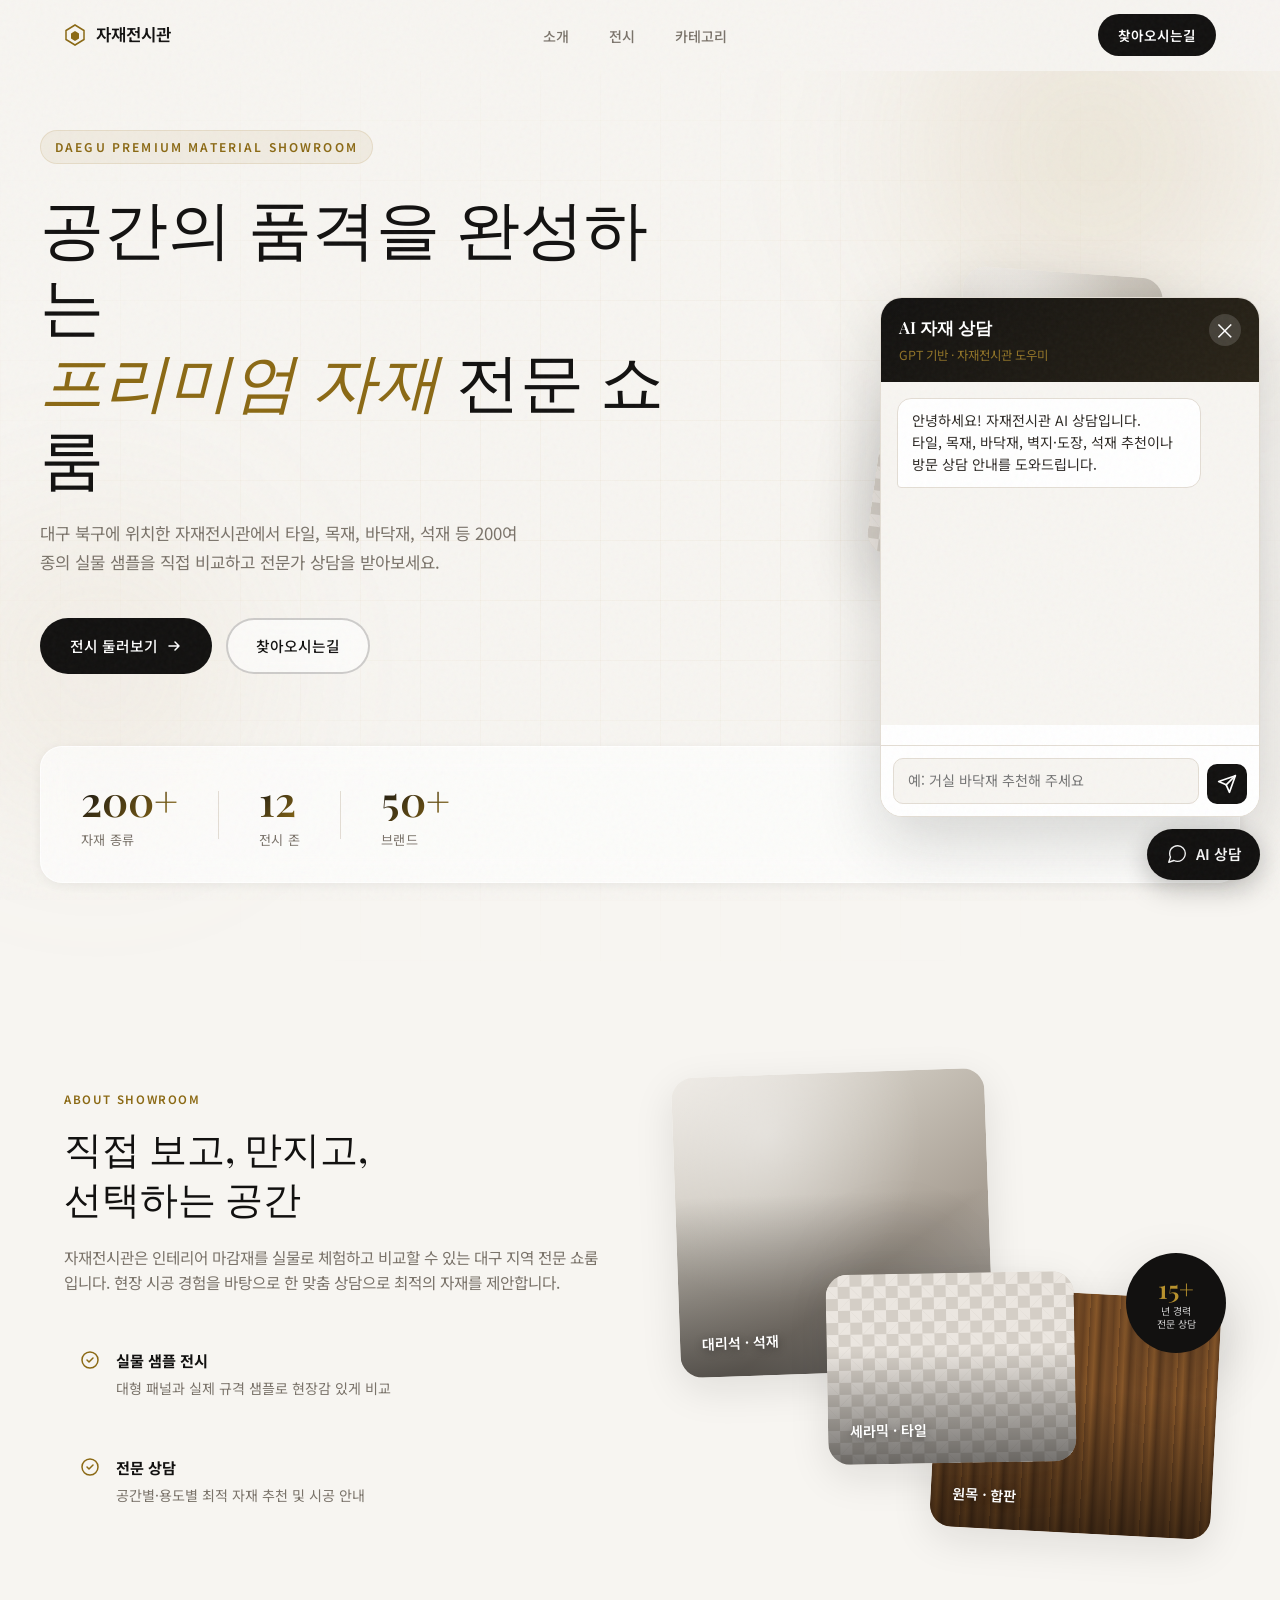
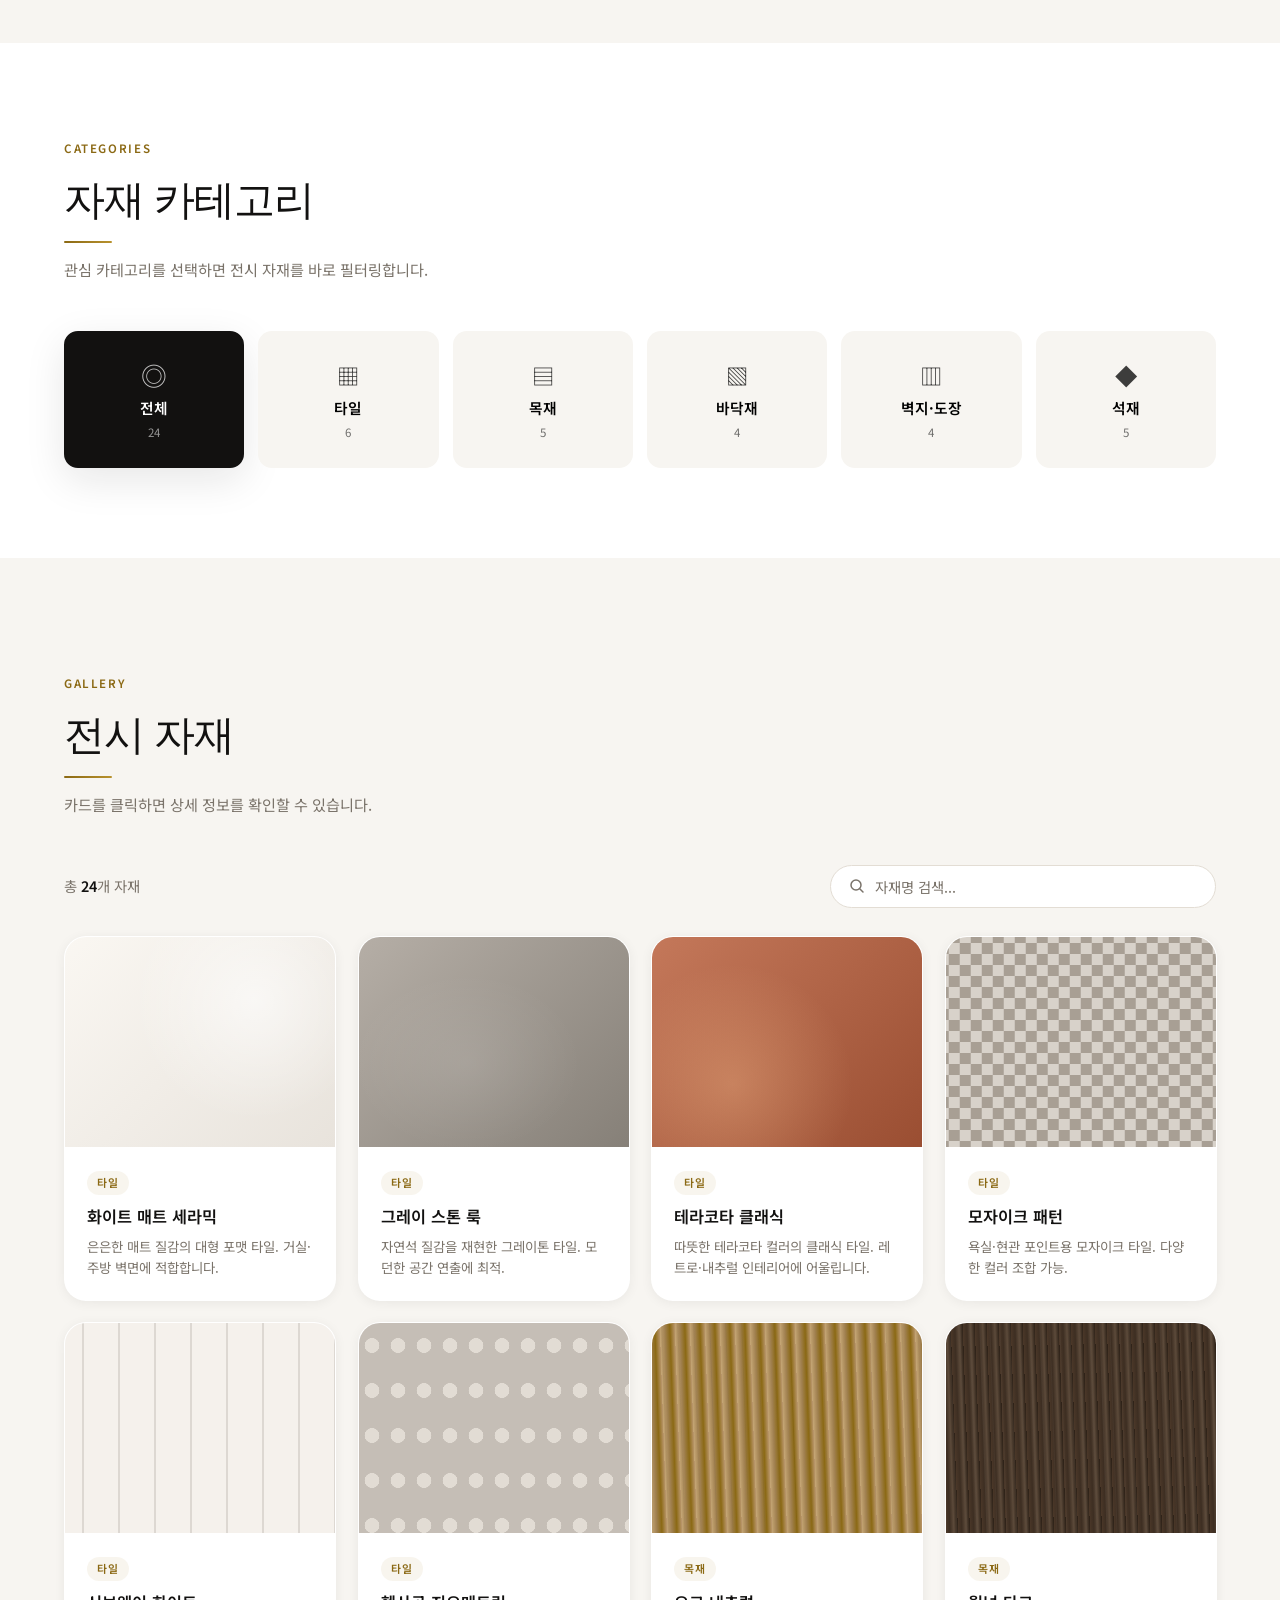
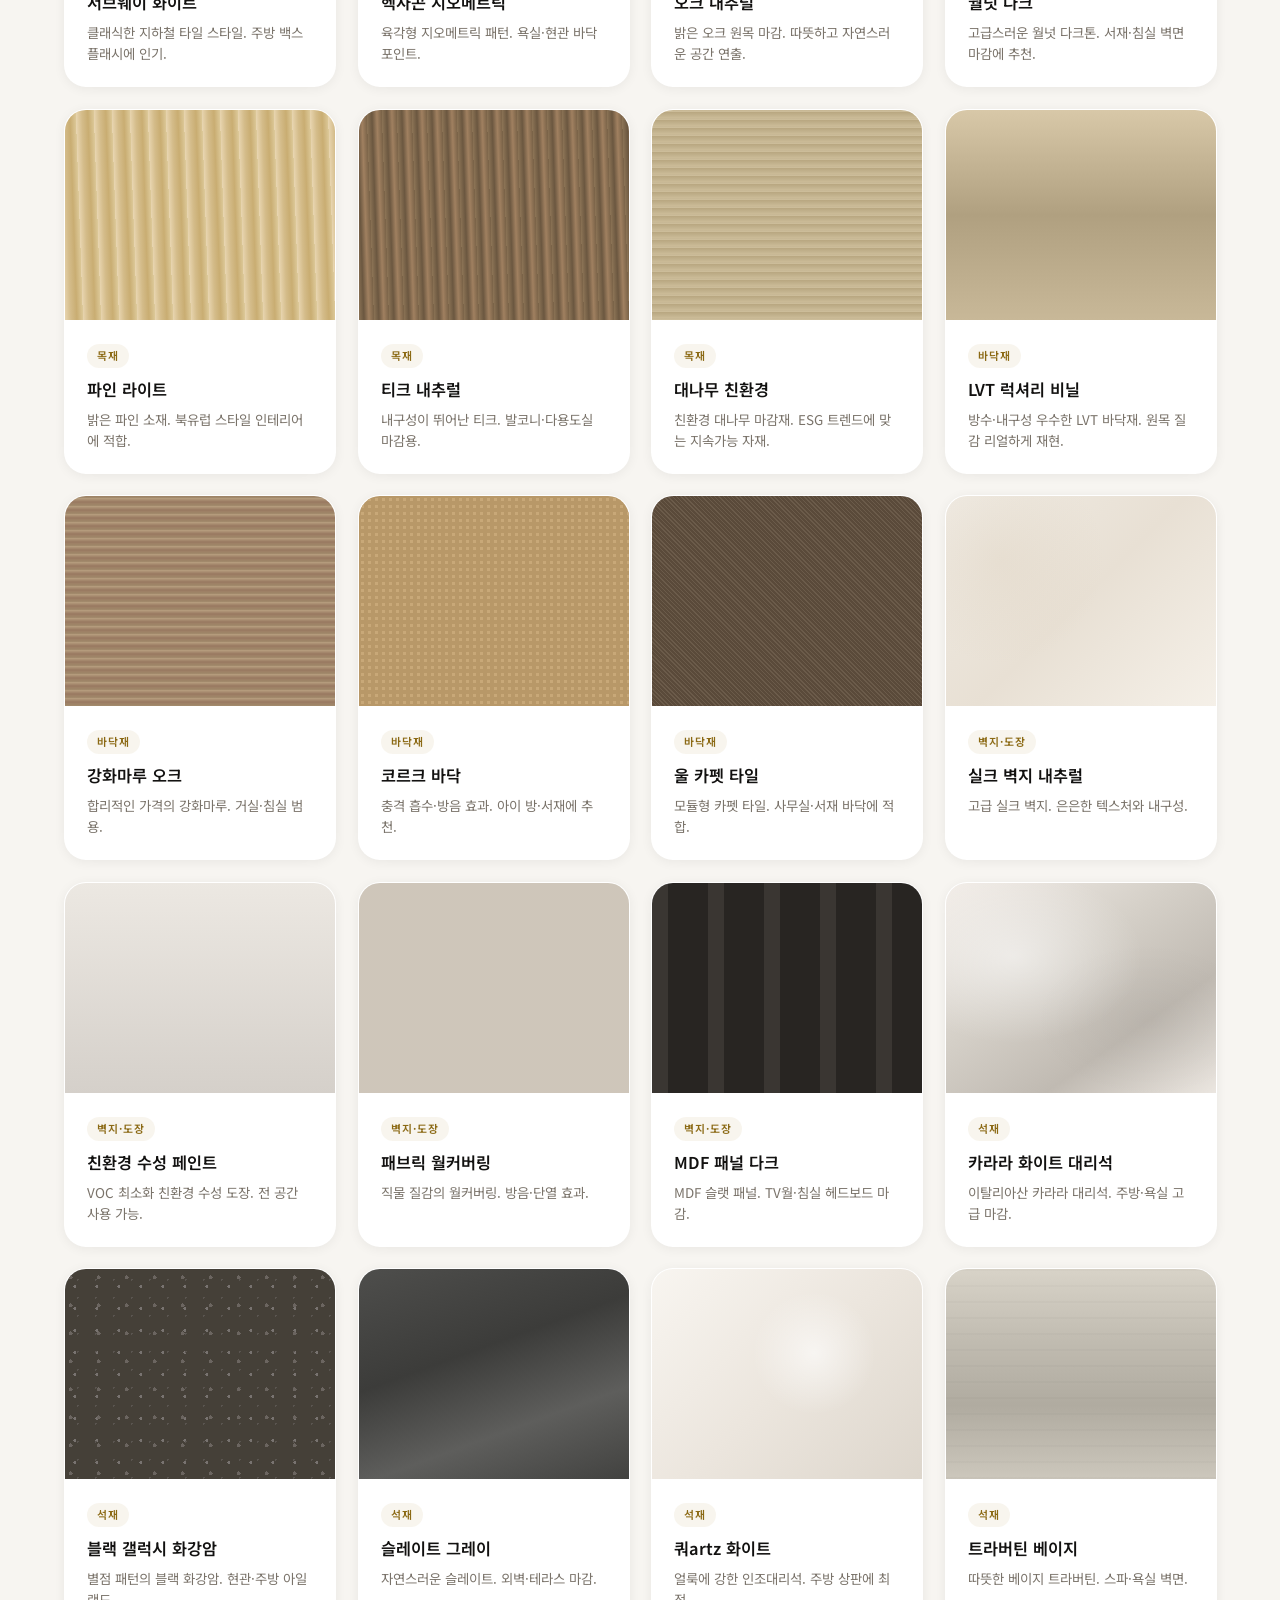
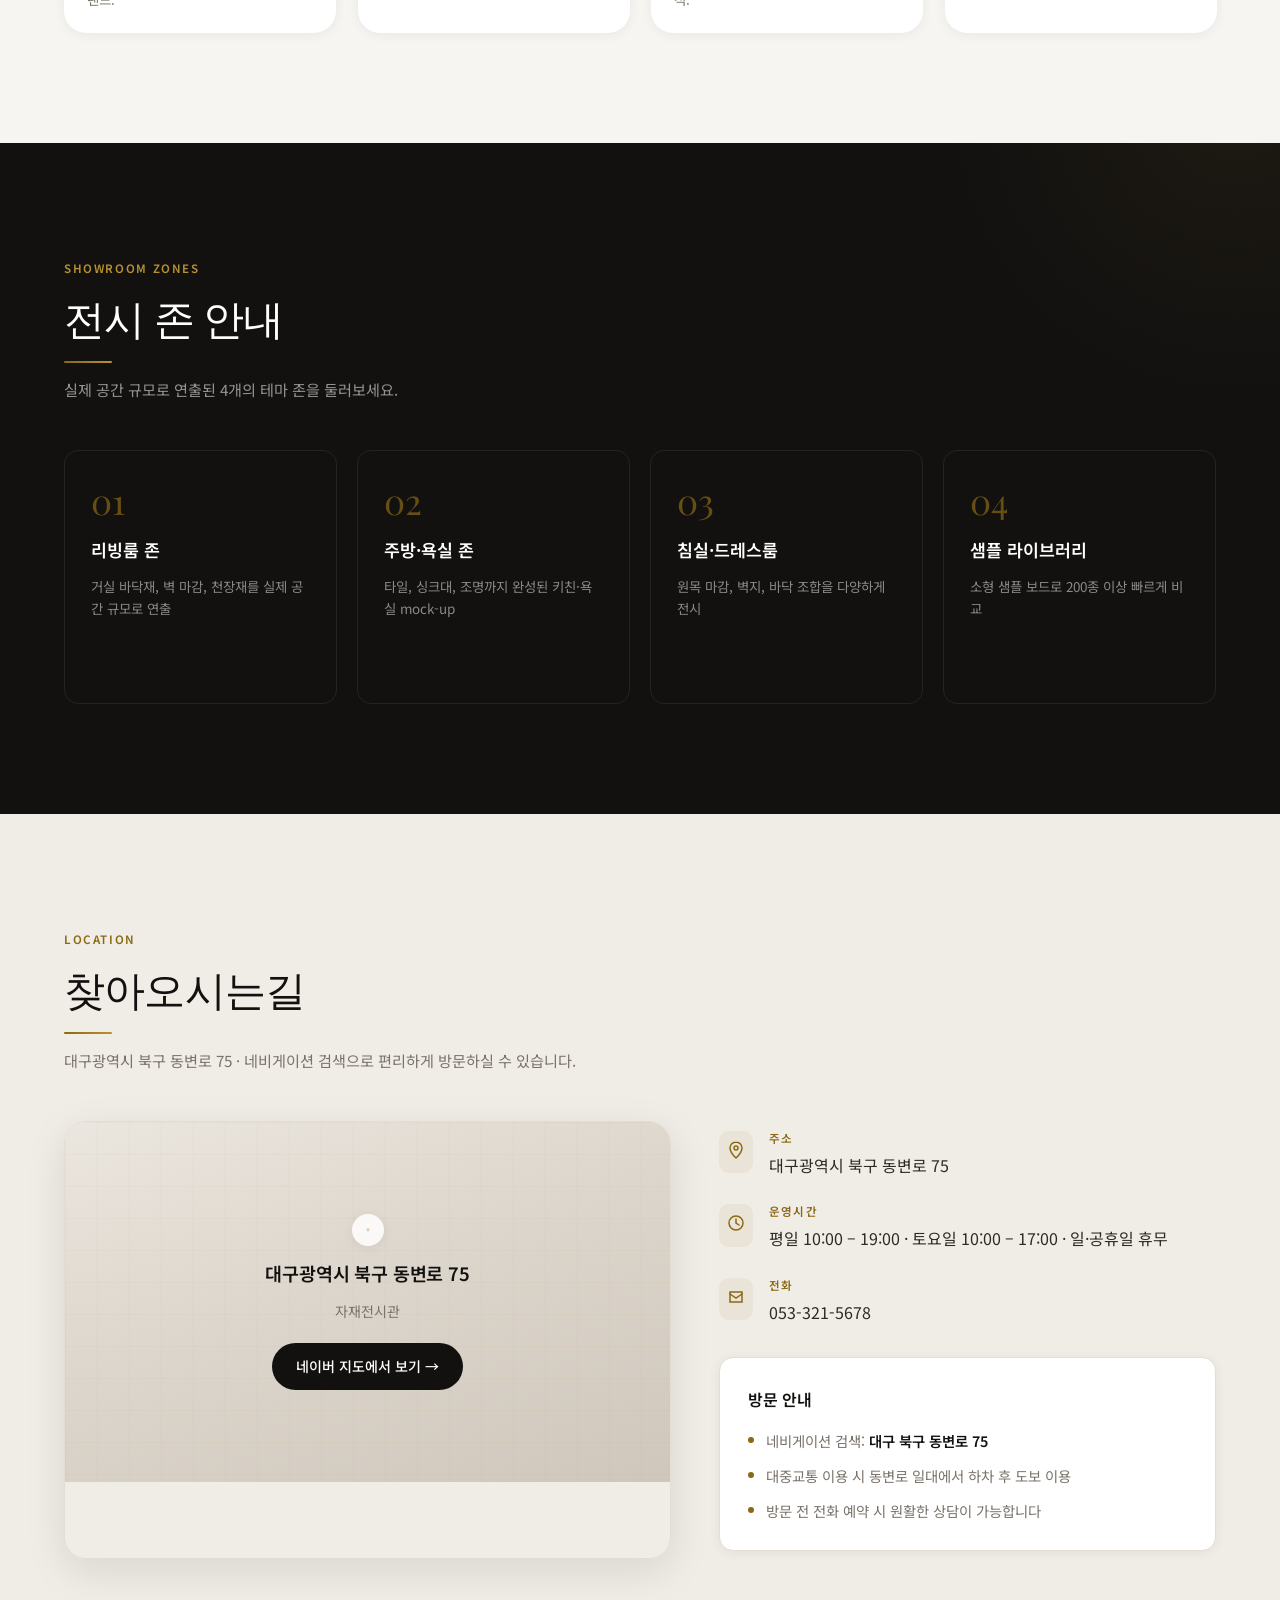
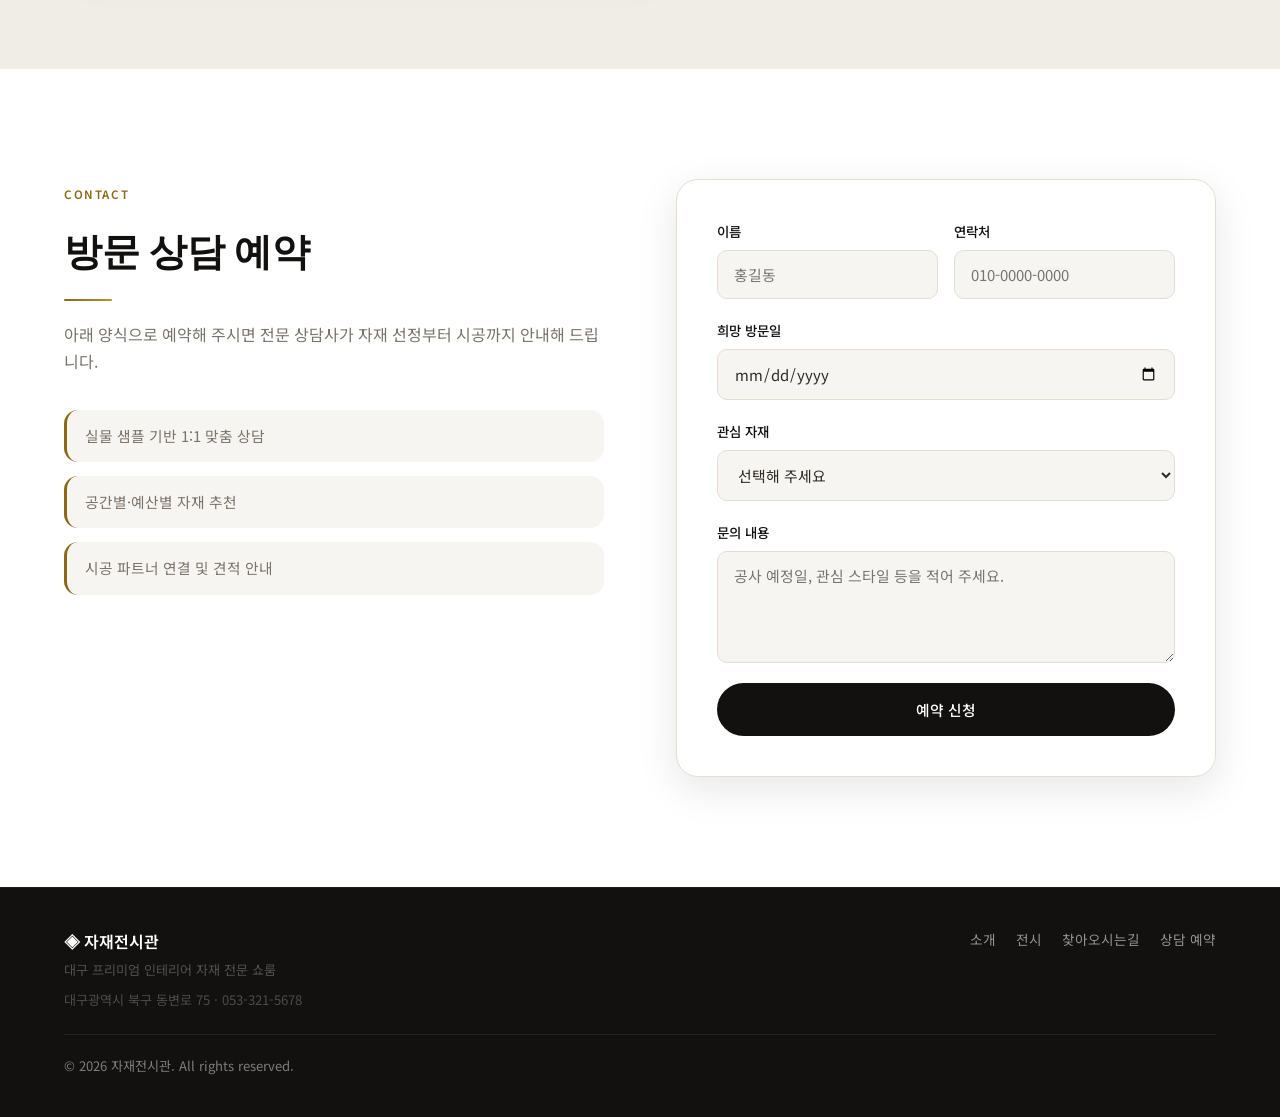
==== showroom/index.html @ f6465f81 "Add AI chatbot backend and showroom demo. Integrates OpenAI-powered chat on the portal with a Python" ====
<!DOCTYPE html>
<html lang="ko">
<head>
  <meta charset="UTF-8">
  <meta name="viewport" content="width=device-width, initial-scale=1.0">
  <title>자재전시관 | 대구 프리미엄 인테리어 자재 쇼룸</title>
  <link rel="preconnect" href="https://fonts.googleapis.com">
  <link rel="preconnect" href="https://fonts.gstatic.com" crossorigin>
  <link href="https://fonts.googleapis.com/css2?family=Noto+Sans+KR:wght@300;400;500;600;700&family=Playfair+Display:ital,wght@0,500;0,600;1,500&display=swap" rel="stylesheet">
  <link rel="stylesheet" href="styles.css">
</head>
<body>
  <a id="top" class="page-top" tabindex="-1" aria-hidden="true"></a>
  <div class="grain" aria-hidden="true"></div>

  <header class="header">
    <nav class="nav">
      <a href="#top" class="logo">
        <span class="logo-icon">
          <svg width="22" height="22" viewBox="0 0 22 22" fill="none" aria-hidden="true">
            <path d="M11 1L20 6.5V15.5L11 21L2 15.5V6.5L11 1Z" stroke="currentColor" stroke-width="1.5"/>
            <path d="M11 7L15 9.5V14.5L11 17L7 14.5V9.5L11 7Z" fill="currentColor"/>
          </svg>
        </span>
        <span class="logo-text">자재전시관</span>
      </a>
      <ul class="nav-links">
        <li><a href="#about" data-section="about">소개</a></li>
        <li><a href="#gallery" data-section="gallery">전시</a></li>
        <li><a href="#categories" data-section="categories">카테고리</a></li>
      </ul>
      <a href="#directions" class="nav-cta">찾아오시는길</a>
      <button class="nav-toggle" id="navToggle" aria-label="메뉴 열기">
        <span></span><span></span><span></span>
      </button>
    </nav>
  </header>

  <main>
    <section class="hero">
      <div class="hero-bg">
        <div class="hero-orb hero-orb-1"></div>
        <div class="hero-orb hero-orb-2"></div>
        <div class="hero-grid"></div>
      </div>

      <div class="hero-swatches" aria-hidden="true">
        <div class="swatch swatch-1"><div class="swatch-inner pattern-marble"></div></div>
        <div class="swatch swatch-2"><div class="swatch-inner pattern-wood"></div></div>
        <div class="swatch swatch-3"><div class="swatch-inner pattern-tile"></div></div>
        <div class="swatch swatch-4"><div class="swatch-inner preview-stone-granite"></div></div>
      </div>

      <div class="hero-content">
        <p class="hero-label reveal">Daegu Premium Material Showroom</p>
        <h1 class="reveal reveal-delay-1">공간의 품격을 완성하는<br><em>프리미엄 자재</em> 전문 쇼룸</h1>
        <p class="hero-desc reveal reveal-delay-2">대구 북구에 위치한 자재전시관에서 타일, 목재, 바닥재, 석재 등 200여 종의 실물 샘플을 직접 비교하고 전문가 상담을 받아보세요.</p>
        <div class="hero-actions reveal reveal-delay-3">
          <a href="#gallery" class="btn btn-primary">
            전시 둘러보기
            <svg width="16" height="16" viewBox="0 0 16 16" fill="none" aria-hidden="true">
              <path d="M3 8h10M9 4l4 4-4 4" stroke="currentColor" stroke-width="1.5" stroke-linecap="round" stroke-linejoin="round"/>
            </svg>
          </a>
          <a href="#directions" class="btn btn-outline">찾아오시는길</a>
        </div>
      </div>

      <div class="hero-stats reveal reveal-delay-4">
        <div class="stat">
          <strong data-count="200">0</strong>
          <span>자재 종류</span>
        </div>
        <div class="stat-divider"></div>
        <div class="stat">
          <strong data-count="12">0</strong>
          <span>전시 존</span>
        </div>
        <div class="stat-divider"></div>
        <div class="stat">
          <strong data-count="50">0</strong>
          <span>브랜드</span>
        </div>
      </div>
    </section>

    <section class="about" id="about">
      <div class="container">
        <div class="about-grid">
          <div class="about-text reveal-left">
            <span class="section-label">About Showroom</span>
            <h2>직접 보고, 만지고,<br>선택하는 공간</h2>
            <p>자재전시관은 인테리어 마감재를 실물로 체험하고 비교할 수 있는 대구 지역 전문 쇼룸입니다. 현장 시공 경험을 바탕으로 한 맞춤 상담으로 최적의 자재를 제안합니다.</p>
            <ul class="about-features">
              <li>
                <span class="feature-icon">
                  <svg width="20" height="20" viewBox="0 0 20 20" fill="none"><circle cx="10" cy="10" r="8" stroke="currentColor" stroke-width="1.5"/><path d="M7 10l2 2 4-4" stroke="currentColor" stroke-width="1.5" stroke-linecap="round" stroke-linejoin="round"/></svg>
                </span>
                <div>
                  <strong>실물 샘플 전시</strong>
                  <p>대형 패널과 실제 규격 샘플로 현장감 있게 비교</p>
                </div>
              </li>
              <li>
                <span class="feature-icon">
                  <svg width="20" height="20" viewBox="0 0 20 20" fill="none"><circle cx="10" cy="10" r="8" stroke="currentColor" stroke-width="1.5"/><path d="M7 10l2 2 4-4" stroke="currentColor" stroke-width="1.5" stroke-linecap="round" stroke-linejoin="round"/></svg>
                </span>
                <div>
                  <strong>전문 상담</strong>
                  <p>공간별·용도별 최적 자재 추천 및 시공 안내</p>
                </div>
              </li>
            </ul>
          </div>
          <div class="about-visual reveal-right">
            <div class="about-card card-1">
              <div class="card-pattern pattern-marble"></div>
              <div class="card-overlay"></div>
              <span>대리석 · 석재</span>
            </div>
            <div class="about-card card-2">
              <div class="card-pattern pattern-wood"></div>
              <div class="card-overlay"></div>
              <span>원목 · 합판</span>
            </div>
            <div class="about-card card-3">
              <div class="card-pattern pattern-tile"></div>
              <div class="card-overlay"></div>
              <span>세라믹 · 타일</span>
            </div>
            <div class="about-badge">
              <span class="badge-num">15+</span>
              <span class="badge-text">년 경력<br>전문 상담</span>
            </div>
          </div>
        </div>
      </div>
    </section>

    <section class="categories" id="categories">
      <div class="container">
        <div class="section-header reveal">
          <span class="section-label">Categories</span>
          <h2>자재 카테고리</h2>
          <p class="section-desc">관심 카테고리를 선택하면 전시 자재를 바로 필터링합니다.</p>
        </div>
        <div class="category-grid reveal">
          <button class="category-card active" data-category="all">
            <span class="cat-icon">◎</span>
            <span class="cat-name">전체</span>
            <span class="cat-count">24</span>
          </button>
          <button class="category-card" data-category="tile">
            <span class="cat-icon">▦</span>
            <span class="cat-name">타일</span>
            <span class="cat-count">6</span>
          </button>
          <button class="category-card" data-category="wood">
            <span class="cat-icon">▤</span>
            <span class="cat-name">목재</span>
            <span class="cat-count">5</span>
          </button>
          <button class="category-card" data-category="floor">
            <span class="cat-icon">▧</span>
            <span class="cat-name">바닥재</span>
            <span class="cat-count">4</span>
          </button>
          <button class="category-card" data-category="wall">
            <span class="cat-icon">▥</span>
            <span class="cat-name">벽지·도장</span>
            <span class="cat-count">4</span>
          </button>
          <button class="category-card" data-category="stone">
            <span class="cat-icon">◆</span>
            <span class="cat-name">석재</span>
            <span class="cat-count">5</span>
          </button>
        </div>
      </div>
    </section>

    <section class="gallery" id="gallery">
      <div class="container">
        <div class="section-header reveal">
          <span class="section-label">Gallery</span>
          <h2>전시 자재</h2>
          <p class="section-desc">카드를 클릭하면 상세 정보를 확인할 수 있습니다.</p>
        </div>
        <div class="gallery-toolbar reveal">
          <p class="gallery-count" id="galleryCount">총 <strong>24</strong>개 자재</p>
          <div class="gallery-search">
            <svg width="16" height="16" viewBox="0 0 16 16" fill="none" aria-hidden="true">
              <circle cx="7" cy="7" r="5" stroke="currentColor" stroke-width="1.5"/>
              <path d="M11 11l3 3" stroke="currentColor" stroke-width="1.5" stroke-linecap="round"/>
            </svg>
            <input type="search" id="searchInput" placeholder="자재명 검색..." aria-label="자재 검색">
          </div>
        </div>
        <div class="gallery-grid" id="galleryGrid"></div>
        <p class="gallery-empty" id="galleryEmpty" hidden>검색 결과가 없습니다.</p>
      </div>
    </section>

    <section class="zones">
      <div class="container">
        <div class="section-header light reveal">
          <span class="section-label">Showroom Zones</span>
          <h2>전시 존 안내</h2>
          <p class="section-desc light">실제 공간 규모로 연출된 4개의 테마 존을 둘러보세요.</p>
        </div>
        <div class="zones-grid">
          <article class="zone-card reveal" style="--delay: 0">
            <div class="zone-number">01</div>
            <h3>리빙룸 존</h3>
            <p>거실 바닥재, 벽 마감, 천장재를 실제 공간 규모로 연출</p>
            <span class="zone-arrow">→</span>
          </article>
          <article class="zone-card reveal" style="--delay: 1">
            <div class="zone-number">02</div>
            <h3>주방·욕실 존</h3>
            <p>타일, 싱크대, 조명까지 완성된 키친·욕실 mock-up</p>
            <span class="zone-arrow">→</span>
          </article>
          <article class="zone-card reveal" style="--delay: 2">
            <div class="zone-number">03</div>
            <h3>침실·드레스룸</h3>
            <p>원목 마감, 벽지, 바닥 조합을 다양하게 전시</p>
            <span class="zone-arrow">→</span>
          </article>
          <article class="zone-card reveal" style="--delay: 3">
            <div class="zone-number">04</div>
            <h3>샘플 라이브러리</h3>
            <p>소형 샘플 보드로 200종 이상 빠르게 비교</p>
            <span class="zone-arrow">→</span>
          </article>
        </div>
      </div>
    </section>

    <section class="directions" id="directions">
      <div class="container">
        <div class="section-header reveal">
          <span class="section-label">Location</span>
          <h2>찾아오시는길</h2>
          <p class="section-desc">대구광역시 북구 동변로 75 · 네비게이션 검색으로 편리하게 방문하실 수 있습니다.</p>
        </div>
        <div class="directions-grid">
          <div class="map-card reveal-left">
            <div class="map-placeholder">
              <svg width="32" height="32" viewBox="0 0 24 24" fill="none" aria-hidden="true">
                <path d="M12 2C8.13 2 5 5.13 5 9c0 5.25 7 13 7 13s7-7.75 7-13c0-3.87-3.13-7-7-7z" stroke="currentColor" stroke-width="1.5"/>
                <circle cx="12" cy="9" r="2.5" stroke="currentColor" stroke-width="1.5"/>
              </svg>
              <span class="map-address">대구광역시 북구 동변로 75</span>
              <p class="map-sub">자재전시관</p>
              <a href="https://map.naver.com/v5/search/%EB%8C%80%EA%B5%AC%20%EB%B6%81%EA%B5%AC%20%EB%8F%99%EB%B3%80%EB%A1%9C%2075" target="_blank" rel="noopener noreferrer" class="map-link">네이버 지도에서 보기 →</a>
            </div>
          </div>
          <div class="directions-info reveal-right">
            <div class="info-list">
              <div class="info-item">
                <span class="info-icon">
                  <svg width="18" height="18" viewBox="0 0 18 18" fill="none"><path d="M9 1C5.7 1 3 3.7 3 7c0 4.5 6 10 6 10s6-5.5 6-10c0-3.3-2.7-6-6-6z" stroke="currentColor" stroke-width="1.5"/><circle cx="9" cy="7" r="2" stroke="currentColor" stroke-width="1.5"/></svg>
                </span>
                <div>
                  <span class="info-label">주소</span>
                  <span>대구광역시 북구 동변로 75</span>
                </div>
              </div>
              <div class="info-item">
                <span class="info-icon">
                  <svg width="18" height="18" viewBox="0 0 18 18" fill="none"><circle cx="9" cy="9" r="7" stroke="currentColor" stroke-width="1.5"/><path d="M9 5v4l3 2" stroke="currentColor" stroke-width="1.5" stroke-linecap="round"/></svg>
                </span>
                <div>
                  <span class="info-label">운영시간</span>
                  <span>평일 10:00 – 19:00 · 토요일 10:00 – 17:00 · 일·공휴일 휴무</span>
                </div>
              </div>
              <div class="info-item">
                <span class="info-icon">
                  <svg width="18" height="18" viewBox="0 0 18 18" fill="none"><path d="M3 4h12v10H3z" stroke="currentColor" stroke-width="1.5"/><path d="M3 6l6 4 6-4" stroke="currentColor" stroke-width="1.5" stroke-linecap="round"/></svg>
                </span>
                <div>
                  <span class="info-label">전화</span>
                  <span>053-321-5678</span>
                </div>
              </div>
            </div>
            <div class="directions-tips">
              <h3>방문 안내</h3>
              <ul>
                <li>네비게이션 검색: <strong>대구 북구 동변로 75</strong></li>
                <li>대중교통 이용 시 동변로 일대에서 하차 후 도보 이용</li>
                <li>방문 전 전화 예약 시 원활한 상담이 가능합니다</li>
              </ul>
            </div>
          </div>
        </div>
      </div>
    </section>

    <section class="contact" id="contact">
      <div class="container">
        <div class="contact-grid">
          <div class="contact-info reveal-left">
            <span class="section-label">Contact</span>
            <h2>방문 상담 예약</h2>
            <p>아래 양식으로 예약해 주시면 전문 상담사가 자재 선정부터 시공까지 안내해 드립니다.</p>
            <ul class="contact-highlights">
              <li>실물 샘플 기반 1:1 맞춤 상담</li>
              <li>공간별·예산별 자재 추천</li>
              <li>시공 파트너 연결 및 견적 안내</li>
            </ul>
          </div>
          <form class="contact-form reveal-right" id="contactForm">
            <div class="form-row">
              <label>
                <span>이름</span>
                <input type="text" name="name" required placeholder="홍길동">
              </label>
              <label>
                <span>연락처</span>
                <input type="tel" name="phone" required placeholder="010-0000-0000">
              </label>
            </div>
            <label>
              <span>희망 방문일</span>
              <input type="date" name="date" required>
            </label>
            <label>
              <span>관심 자재</span>
              <select name="interest">
                <option value="">선택해 주세요</option>
                <option value="tile">타일</option>
                <option value="wood">목재</option>
                <option value="floor">바닥재</option>
                <option value="wall">벽지·도장</option>
                <option value="stone">석재</option>
                <option value="all">전체 둘러보기</option>
              </select>
            </label>
            <label>
              <span>문의 내용</span>
              <textarea name="message" rows="4" placeholder="공사 예정일, 관심 스타일 등을 적어 주세요."></textarea>
            </label>
            <button type="submit" class="btn btn-primary btn-full">예약 신청</button>
          </form>
        </div>
      </div>
    </section>
  </main>

  <footer class="footer">
    <div class="container footer-inner">
      <div class="footer-brand">
        <p class="footer-logo">◈ 자재전시관</p>
        <p class="footer-tagline">대구 프리미엄 인테리어 자재 전문 쇼룸</p>
        <p class="footer-address">대구광역시 북구 동변로 75 · 053-321-5678</p>
      </div>
      <div class="footer-links">
        <a href="#about">소개</a>
        <a href="#gallery">전시</a>
        <a href="#directions">찾아오시는길</a>
        <a href="#contact">상담 예약</a>
      </div>
      <p class="footer-copy">&copy; 2026 자재전시관. All rights reserved.</p>
    </div>
  </footer>

  <div class="modal" id="modal" aria-hidden="true">
    <div class="modal-backdrop" id="modalBackdrop"></div>
    <div class="modal-content" role="dialog" aria-modal="true" aria-labelledby="modalTitle">
      <button class="modal-close" id="modalClose" aria-label="닫기">
        <svg width="18" height="18" viewBox="0 0 18 18" fill="none"><path d="M4 4l10 10M14 4L4 14" stroke="currentColor" stroke-width="1.5" stroke-linecap="round"/></svg>
      </button>
      <div class="modal-preview" id="modalPreview"></div>
      <div class="modal-body">
        <span class="modal-category" id="modalCategory"></span>
        <h3 id="modalTitle"></h3>
        <p id="modalDesc"></p>
        <dl class="modal-specs" id="modalSpecs"></dl>
        <a href="#contact" class="btn btn-primary btn-full modal-cta" id="modalCta">이 자재 상담하기</a>
      </div>
    </div>
  </div>

  <div class="toast" id="toast"></div>

  <!-- AI 챗봇 -->
  <div class="chatbot" id="chatbotWidget">
    <button
      class="chatbot__toggle"
      id="chatbotToggle"
      type="button"
      aria-expanded="false"
      aria-controls="chatbotPanel"
      aria-label="AI 자재 상담 열기"
    >
      <span class="chatbot__toggle-icon" aria-hidden="true">
        <svg width="22" height="22" viewBox="0 0 24 24" fill="none">
          <path d="M21 11.5a8.38 8.38 0 01-.9 3.8 8.5 8.5 0 01-7.6 4.7 8.38 8.38 0 01-3.8-.9L3 21l1.9-5.7a8.38 8.38 0 01-.9-3.8 8.5 8.5 0 014.7-7.6 8.38 8.38 0 013.8-.9h.5a8.48 8.48 0 018 8v.5z" stroke="currentColor" stroke-width="1.5" stroke-linejoin="round"/>
        </svg>
      </span>
      <span class="chatbot__toggle-label">AI 상담</span>
    </button>

    <div class="chatbot__panel" id="chatbotPanel" hidden role="dialog" aria-labelledby="chatbotTitle">
      <header class="chatbot__header">
        <div>
          <h2 class="chatbot__title" id="chatbotTitle">AI 자재 상담</h2>
          <p class="chatbot__subtitle">GPT 기반 · 자재전시관 도우미</p>
        </div>
        <button class="chatbot__close" id="chatbotClose" type="button" aria-label="챗봇 닫기">&times;</button>
      </header>

      <div class="chatbot__messages" id="chatbotMessages" aria-live="polite"></div>
      <p class="chatbot__status" id="chatbotStatus" aria-live="polite"></p>

      <form class="chatbot__form" id="chatbotForm">
        <label class="visually-hidden" for="chatbotInput">메시지 입력</label>
        <textarea
          id="chatbotInput"
          rows="1"
          placeholder="예: 거실 바닥재 추천해 주세요"
          autocomplete="off"
        ></textarea>
        <button class="chatbot__send" id="chatbotSend" type="submit" aria-label="메시지 보내기">
          <svg width="20" height="20" viewBox="0 0 24 24" fill="none" aria-hidden="true">
            <path d="M22 2L11 13" stroke="currentColor" stroke-width="2" stroke-linecap="round"/>
            <path d="M22 2L15 22L11 13L2 9L22 2Z" stroke="currentColor" stroke-width="2" stroke-linejoin="round"/>
          </svg>
        </button>
      </form>
    </div>
  </div>

  <script src="script.js"></script>
  <script src="chatbot.js"></script>
</body>
</html>
---- showroom/styles.css ----
/* ===== Variables ===== */
:root {
  --color-bg: #f7f5f1;
  --color-surface: #ffffff;
  --color-dark: #121110;
  --color-text: #2e2a26;
  --color-muted: #7a736a;
  --color-accent: #8b6914;
  --color-accent-light: #b8922e;
  --color-accent-glow: rgba(139, 105, 20, 0.22);
  --color-border: #e3ddd4;
  --color-section-alt: #f0ece6;
  --font-sans: 'Noto Sans KR', sans-serif;
  --font-serif: 'Playfair Display', serif;
  --shadow-sm: 0 2px 12px rgba(20, 18, 16, 0.06);
  --shadow-md: 0 12px 40px rgba(20, 18, 16, 0.1);
  --shadow-lg: 0 24px 64px rgba(20, 18, 16, 0.16);
  --radius: 14px;
  --radius-lg: 22px;
  --transition: 0.35s cubic-bezier(0.4, 0, 0.2, 1);
  --transition-spring: 0.5s cubic-bezier(0.34, 1.56, 0.64, 1);
}

/* ===== Reset ===== */
*, *::before, *::after {
  box-sizing: border-box;
  margin: 0;
  padding: 0;
}

html {
  scroll-behavior: smooth;
}

.page-top {
  position: absolute;
  top: 0;
}

body {
  font-family: var(--font-sans);
  background: var(--color-bg);
  color: var(--color-text);
  line-height: 1.65;
  overflow-x: hidden;
}

a {
  color: inherit;
  text-decoration: none;
}

img {
  max-width: 100%;
  display: block;
}

button, input, select, textarea {
  font-family: inherit;
}

.container {
  max-width: 1200px;
  margin: 0 auto;
  padding: 0 24px;
}

/* ===== Grain overlay ===== */
.grain {
  position: fixed;
  inset: 0;
  z-index: 9999;
  pointer-events: none;
  opacity: 0.035;
  background-image: url("data:image/svg+xml,%3Csvg viewBox='0 0 256 256' xmlns='http://www.w3.org/2000/svg'%3E%3Cfilter id='n'%3E%3CfeTurbulence type='fractalNoise' baseFrequency='0.85' numOctaves='4' stitchTiles='stitch'/%3E%3C/filter%3E%3Crect width='100%25' height='100%25' filter='url(%23n)'/%3E%3C/svg%3E");
}

/* ===== Reveal animations ===== */
.reveal,
.reveal-left,
.reveal-right {
  opacity: 0;
  transition: opacity 0.8s ease, transform 0.8s cubic-bezier(0.4, 0, 0.2, 1);
}

.reveal { transform: translateY(32px); }
.reveal-left { transform: translateX(-40px); }
.reveal-right { transform: translateX(40px); }

.reveal.visible,
.reveal-left.visible,
.reveal-right.visible {
  opacity: 1;
  transform: translate(0);
}

.reveal-delay-1 { transition-delay: 0.1s; }
.reveal-delay-2 { transition-delay: 0.2s; }
.reveal-delay-3 { transition-delay: 0.3s; }
.reveal-delay-4 { transition-delay: 0.45s; }

.zone-card.reveal { transition-delay: calc(var(--delay, 0) * 0.12s); }

/* ===== Header ===== */
.header {
  position: fixed;
  top: 0;
  left: 0;
  right: 0;
  z-index: 100;
  background: rgba(247, 245, 241, 0.92);
  backdrop-filter: blur(20px);
  -webkit-backdrop-filter: blur(20px);
  border-bottom: 1px solid transparent;
  transition: border-color var(--transition), box-shadow var(--transition), background var(--transition);
}

.header.scrolled {
  border-color: var(--color-border);
  box-shadow: var(--shadow-sm);
  background: rgba(247, 245, 241, 0.98);
}

.nav {
  max-width: 1200px;
  margin: 0 auto;
  padding: 14px 24px;
  display: flex;
  align-items: center;
  justify-content: space-between;
  gap: 24px;
}

.logo {
  display: flex;
  align-items: center;
  gap: 10px;
  font-weight: 600;
  font-size: 1.05rem;
  color: var(--color-dark);
  flex-shrink: 0;
}

.logo-icon {
  color: var(--color-accent);
  display: flex;
}

.nav-links {
  display: flex;
  list-style: none;
  gap: 8px;
}

.nav-links a {
  font-size: 0.88rem;
  font-weight: 500;
  color: var(--color-muted);
  padding: 8px 16px;
  border-radius: 50px;
  transition: all var(--transition);
}

.nav-links a:hover,
.nav-links a.active {
  color: var(--color-dark);
  background: rgba(20, 18, 16, 0.05);
}

.nav-cta {
  font-size: 0.85rem;
  font-weight: 600;
  padding: 10px 20px;
  background: var(--color-dark);
  color: #fff;
  border-radius: 50px;
  transition: all var(--transition);
  flex-shrink: 0;
}

.nav-cta:hover {
  background: var(--color-accent);
  transform: translateY(-1px);
  box-shadow: 0 4px 16px var(--color-accent-glow);
}

.nav-toggle {
  display: none;
  flex-direction: column;
  gap: 5px;
  background: none;
  border: none;
  cursor: pointer;
  padding: 4px;
}

.nav-toggle span {
  display: block;
  width: 22px;
  height: 2px;
  background: var(--color-dark);
  transition: var(--transition);
  border-radius: 2px;
}

/* ===== Buttons ===== */
.btn {
  display: inline-flex;
  align-items: center;
  justify-content: center;
  gap: 8px;
  padding: 14px 28px;
  border-radius: 50px;
  font-size: 0.92rem;
  font-weight: 500;
  border: 2px solid transparent;
  cursor: pointer;
  transition: all var(--transition);
}

.btn-primary {
  background: var(--color-dark);
  color: #fff;
}

.btn-primary:hover {
  background: var(--color-accent);
  transform: translateY(-2px);
  box-shadow: 0 8px 24px var(--color-accent-glow);
}

.btn-outline {
  border-color: rgba(20, 18, 16, 0.2);
  color: var(--color-dark);
  background: rgba(255, 255, 255, 0.6);
  backdrop-filter: blur(8px);
}

.btn-outline:hover {
  background: var(--color-dark);
  color: #fff;
  border-color: var(--color-dark);
}

.btn-full {
  width: 100%;
}

/* ===== Hero ===== */
.hero {
  position: relative;
  min-height: 100vh;
  display: flex;
  flex-direction: column;
  justify-content: center;
  padding: 130px 24px 80px;
  overflow: hidden;
}

.hero-bg {
  position: absolute;
  inset: 0;
  z-index: -1;
  overflow: hidden;
}

.hero-grid {
  position: absolute;
  inset: 0;
  background-image:
    linear-gradient(rgba(166, 124, 46, 0.04) 1px, transparent 1px),
    linear-gradient(90deg, rgba(166, 124, 46, 0.04) 1px, transparent 1px);
  background-size: 60px 60px;
  mask-image: radial-gradient(ellipse 80% 70% at 50% 50%, black 20%, transparent 80%);
}

.hero-orb {
  position: absolute;
  border-radius: 50%;
  filter: blur(80px);
  animation: float 12s ease-in-out infinite;
}

.hero-orb-1 {
  width: 500px;
  height: 500px;
  background: radial-gradient(circle, rgba(166, 124, 46, 0.18), transparent 70%);
  top: -10%;
  right: -5%;
}

.hero-orb-2 {
  width: 400px;
  height: 400px;
  background: radial-gradient(circle, rgba(196, 165, 116, 0.15), transparent 70%);
  bottom: 10%;
  left: -8%;
  animation-delay: -6s;
}

@keyframes float {
  0%, 100% { transform: translate(0, 0) scale(1); }
  33% { transform: translate(20px, -30px) scale(1.05); }
  66% { transform: translate(-15px, 20px) scale(0.95); }
}

.hero-swatches {
  position: absolute;
  right: 5%;
  top: 50%;
  transform: translateY(-50%);
  width: 380px;
  height: 420px;
  pointer-events: none;
}

.swatch {
  position: absolute;
  border-radius: var(--radius-lg);
  overflow: hidden;
  box-shadow: var(--shadow-lg);
  animation: swatchFloat 8s ease-in-out infinite;
}

.swatch-inner {
  width: 100%;
  height: 100%;
}

.swatch-1 {
  width: 200px;
  height: 240px;
  top: 0;
  right: 60px;
  transform: rotate(4deg);
  animation-delay: 0s;
}

.swatch-2 {
  width: 160px;
  height: 200px;
  bottom: 40px;
  right: 0;
  transform: rotate(-6deg);
  animation-delay: -2s;
}

.swatch-3 {
  width: 140px;
  height: 170px;
  top: 120px;
  right: 200px;
  transform: rotate(8deg);
  animation-delay: -4s;
}

.swatch-4 {
  width: 110px;
  height: 110px;
  bottom: 100px;
  right: 150px;
  border-radius: 50%;
  animation-delay: -3s;
}

@keyframes swatchFloat {
  0%, 100% { transform: translateY(0) rotate(var(--r, 4deg)); }
  50% { transform: translateY(-16px) rotate(var(--r, 4deg)); }
}

.swatch-1 { --r: 4deg; }
.swatch-2 { --r: -6deg; }
.swatch-3 { --r: 8deg; }
.swatch-4 { --r: 0deg; }

.hero-content {
  max-width: 1200px;
  margin: 0 auto;
  width: 100%;
  position: relative;
  z-index: 1;
}

.hero-label {
  display: inline-flex;
  align-items: center;
  gap: 8px;
  font-size: 0.75rem;
  font-weight: 600;
  letter-spacing: 0.18em;
  text-transform: uppercase;
  color: var(--color-accent);
  margin-bottom: 24px;
  padding: 6px 14px;
  background: rgba(166, 124, 46, 0.08);
  border-radius: 50px;
  border: 1px solid rgba(166, 124, 46, 0.15);
}

.hero h1 {
  font-family: var(--font-serif);
  font-size: clamp(2.4rem, 5.5vw, 4rem);
  font-weight: 500;
  line-height: 1.2;
  color: var(--color-dark);
  margin-bottom: 24px;
  max-width: 640px;
}

.hero h1 em {
  font-style: italic;
  color: var(--color-accent);
}

.hero-desc {
  font-size: 1.05rem;
  color: var(--color-muted);
  max-width: 480px;
  margin-bottom: 40px;
  line-height: 1.75;
}

.hero-actions {
  display: flex;
  gap: 14px;
  flex-wrap: wrap;
}

.hero-stats {
  max-width: 1200px;
  margin: 72px auto 0;
  width: 100%;
  display: flex;
  align-items: center;
  gap: 40px;
  padding: 32px 40px;
  background: rgba(255, 255, 255, 0.65);
  backdrop-filter: blur(12px);
  border: 1px solid rgba(255, 255, 255, 0.8);
  border-radius: var(--radius-lg);
  box-shadow: var(--shadow-sm);
}

.stat-divider {
  width: 1px;
  height: 48px;
  background: var(--color-border);
}

.stat strong {
  display: block;
  font-family: var(--font-serif);
  font-size: 2.6rem;
  font-weight: 600;
  color: var(--color-dark);
  line-height: 1;
  background: linear-gradient(135deg, var(--color-dark), var(--color-accent));
  -webkit-background-clip: text;
  -webkit-text-fill-color: transparent;
  background-clip: text;
}

.stat span {
  font-size: 0.82rem;
  color: var(--color-muted);
  margin-top: 8px;
  display: block;
  letter-spacing: 0.02em;
}

/* ===== Marquee ===== */
.marquee-section {
  padding: 0;
  overflow: hidden;
  border-block: 1px solid var(--color-border);
  background: var(--color-surface);
}

.marquee {
  padding: 18px 0;
  overflow: hidden;
}

.marquee-track {
  display: flex;
  flex-wrap: nowrap;
  align-items: center;
  gap: 40px;
  width: max-content;
  animation: marquee 30s linear infinite;
  font-family: var(--font-serif);
  font-size: 1.1rem;
  color: var(--color-muted);
  letter-spacing: 0.05em;
  white-space: nowrap;
}

.marquee-track span {
  flex-shrink: 0;
  white-space: nowrap;
}

.marquee-track .dot {
  color: var(--color-accent);
  font-size: 0.5rem;
  opacity: 0.6;
}

@keyframes marquee {
  from { transform: translateX(0); }
  to { transform: translateX(-50%); }
}

/* ===== Sections ===== */
section {
  padding: 110px 0;
}

.section-label {
  display: inline-block;
  font-size: 0.72rem;
  font-weight: 600;
  letter-spacing: 0.14em;
  text-transform: uppercase;
  color: var(--color-accent);
  margin-bottom: 14px;
}

.section-header {
  margin-bottom: 48px;
}

.section-header h2 {
  font-family: var(--font-serif);
  font-size: clamp(1.9rem, 3.2vw, 2.6rem);
  font-weight: 500;
  color: var(--color-dark);
  line-height: 1.25;
  letter-spacing: -0.02em;
}

.section-header h2::after {
  content: '';
  display: block;
  width: 48px;
  height: 2px;
  background: linear-gradient(90deg, var(--color-accent), var(--color-accent-light));
  margin-top: 18px;
  border-radius: 2px;
}

.section-header.light h2 {
  color: #fff;
}

.section-desc {
  color: var(--color-muted);
  margin-top: 14px;
  font-size: 0.95rem;
}

.section-desc.light {
  color: rgba(255, 255, 255, 0.55);
}

/* ===== About ===== */
.about-grid {
  display: grid;
  grid-template-columns: 1fr 1fr;
  gap: 72px;
  align-items: center;
}

.about-text h2 {
  font-family: var(--font-serif);
  font-size: clamp(1.9rem, 3vw, 2.4rem);
  font-weight: 500;
  color: var(--color-dark);
  margin-bottom: 22px;
  line-height: 1.3;
}

.about-text > p {
  color: var(--color-muted);
  margin-bottom: 36px;
  font-size: 0.98rem;
}

.about-features {
  list-style: none;
  display: flex;
  flex-direction: column;
  gap: 22px;
}

.about-features li {
  display: flex;
  gap: 16px;
  align-items: flex-start;
  padding: 16px;
  border-radius: var(--radius);
  transition: background var(--transition);
}

.about-features li:hover {
  background: rgba(255, 255, 255, 0.7);
}

.feature-icon {
  color: var(--color-accent);
  flex-shrink: 0;
  margin-top: 2px;
}

.about-features strong {
  display: block;
  color: var(--color-dark);
  margin-bottom: 4px;
  font-size: 0.95rem;
}

.about-features p {
  font-size: 0.88rem;
  color: var(--color-muted);
}

.about-visual {
  position: relative;
  height: 460px;
}

.about-card {
  position: absolute;
  border-radius: var(--radius-lg);
  overflow: hidden;
  box-shadow: var(--shadow-md);
  display: flex;
  align-items: flex-end;
  padding: 22px;
  transition: transform var(--transition-spring);
}

.about-card:hover {
  transform: scale(1.03) !important;
  z-index: 2;
}

.about-card span {
  position: relative;
  z-index: 2;
  color: #fff;
  font-weight: 600;
  font-size: 0.88rem;
  text-shadow: 0 2px 8px rgba(0, 0, 0, 0.4);
}

.card-overlay {
  position: absolute;
  inset: 0;
  background: linear-gradient(to top, rgba(0, 0, 0, 0.5) 0%, transparent 60%);
  z-index: 1;
}

.card-pattern {
  position: absolute;
  inset: 0;
}

.card-1 {
  width: 58%;
  height: 300px;
  top: 0;
  left: 0;
  transform: rotate(-2deg);
}

.card-2 {
  width: 52%;
  height: 240px;
  bottom: 0;
  right: 0;
  transform: rotate(3deg);
}

.card-3 {
  width: 46%;
  height: 190px;
  bottom: 70px;
  left: 28%;
  transform: rotate(-1deg);
}

.about-badge {
  position: absolute;
  top: 50%;
  right: -10px;
  transform: translateY(-50%);
  width: 100px;
  height: 100px;
  background: var(--color-dark);
  color: #fff;
  border-radius: 50%;
  display: flex;
  flex-direction: column;
  align-items: center;
  justify-content: center;
  text-align: center;
  box-shadow: var(--shadow-lg);
  z-index: 3;
}

.badge-num {
  font-family: var(--font-serif);
  font-size: 1.6rem;
  font-weight: 600;
  color: var(--color-accent-light);
  line-height: 1;
}

.badge-text {
  font-size: 0.62rem;
  line-height: 1.3;
  margin-top: 4px;
  opacity: 0.8;
}

.pattern-marble {
  background:
    radial-gradient(ellipse at 30% 20%, rgba(255,255,255,0.4) 0%, transparent 50%),
    radial-gradient(ellipse at 70% 80%, rgba(0,0,0,0.05) 0%, transparent 40%),
    linear-gradient(145deg, #ece8e2 0%, #c8c2b8 35%, #a89f94 65%, #d8d2ca 100%);
}

.pattern-wood {
  background:
    repeating-linear-gradient(
      88deg,
      transparent 0px,
      rgba(0,0,0,0.03) 1px,
      transparent 2px,
      transparent 12px
    ),
    repeating-linear-gradient(
      90deg,
      #6b4423 0px, #8b5a2b 6px, #5c3a1e 12px,
      #7a4f28 18px, #6b4423 24px, #8b5a2b 30px
    );
}

.pattern-tile {
  background:
    linear-gradient(45deg, #ebe6e0 25%, transparent 25%),
    linear-gradient(-45deg, #ebe6e0 25%, transparent 25%),
    linear-gradient(45deg, transparent 75%, #ebe6e0 75%),
    linear-gradient(-45deg, transparent 75%, #ebe6e0 75%),
    #d4cec6;
  background-size: 24px 24px;
  background-position: 0 0, 0 12px, 12px -12px, -12px 0;
}

/* ===== Categories ===== */
.categories {
  background: var(--color-surface);
  padding: 90px 0;
}

.category-grid {
  display: grid;
  grid-template-columns: repeat(6, 1fr);
  gap: 14px;
}

.category-card {
  display: flex;
  flex-direction: column;
  align-items: center;
  gap: 6px;
  padding: 26px 14px;
  background: var(--color-bg);
  border: 2px solid transparent;
  border-radius: var(--radius);
  cursor: pointer;
  transition: all var(--transition);
  position: relative;
  overflow: hidden;
}

.category-card::before {
  content: '';
  position: absolute;
  inset: 0;
  background: linear-gradient(135deg, var(--color-accent), var(--color-accent-light));
  opacity: 0;
  transition: opacity var(--transition);
}

.category-card:hover {
  border-color: var(--color-border);
  transform: translateY(-3px);
  box-shadow: var(--shadow-sm);
}

.category-card.active {
  background: var(--color-dark);
  color: #fff;
  border-color: var(--color-dark);
  box-shadow: var(--shadow-md);
}

.category-card > * {
  position: relative;
  z-index: 1;
}

.cat-icon {
  font-size: 1.4rem;
  opacity: 0.75;
  transition: transform var(--transition-spring);
}

.category-card:hover .cat-icon,
.category-card.active .cat-icon {
  transform: scale(1.15);
}

.cat-name {
  font-weight: 600;
  font-size: 0.92rem;
}

.cat-count {
  font-size: 0.72rem;
  opacity: 0.55;
}

/* ===== Gallery ===== */
.gallery-toolbar {
  display: flex;
  align-items: center;
  justify-content: space-between;
  margin-bottom: 28px;
  gap: 16px;
  flex-wrap: wrap;
}

.gallery-count {
  font-size: 0.9rem;
  color: var(--color-muted);
}

.gallery-count strong {
  color: var(--color-dark);
  font-weight: 600;
}

.gallery-search {
  display: flex;
  align-items: center;
  gap: 10px;
  padding: 10px 18px;
  background: var(--color-surface);
  border: 1px solid var(--color-border);
  border-radius: 50px;
  min-width: 240px;
  transition: border-color var(--transition), box-shadow var(--transition);
}

.gallery-search:focus-within {
  border-color: var(--color-accent);
  box-shadow: 0 0 0 3px var(--color-accent-glow);
}

.gallery-search svg {
  color: var(--color-muted);
  flex-shrink: 0;
}

.gallery-search input {
  border: none;
  background: none;
  outline: none;
  font-size: 0.9rem;
  width: 100%;
  color: var(--color-text);
}

.gallery-search input::placeholder {
  color: var(--color-muted);
}

.gallery-grid {
  display: grid;
  grid-template-columns: repeat(auto-fill, minmax(270px, 1fr));
  gap: 22px;
}

.gallery-empty {
  text-align: center;
  padding: 60px 20px;
  color: var(--color-muted);
  font-size: 0.95rem;
}

.material-card {
  background: var(--color-surface);
  border-radius: var(--radius-lg);
  overflow: hidden;
  box-shadow: var(--shadow-sm);
  cursor: pointer;
  transition: all var(--transition);
  border: 1px solid transparent;
  animation: cardIn 0.45s ease both;
}

@keyframes cardIn {
  from {
    opacity: 0;
    transform: translateY(20px) scale(0.97);
  }
  to {
    opacity: 1;
    transform: translateY(0) scale(1);
  }
}

.material-card:hover {
  transform: translateY(-8px);
  box-shadow: var(--shadow-lg);
  border-color: rgba(166, 124, 46, 0.15);
}

.material-preview {
  height: 210px;
  position: relative;
  overflow: hidden;
}

.material-preview::before {
  content: '';
  position: absolute;
  inset: 0;
  background: linear-gradient(to bottom, transparent 60%, rgba(0,0,0,0.08));
  z-index: 1;
  opacity: 0;
  transition: opacity var(--transition);
}

.material-card:hover .material-preview::before {
  opacity: 1;
}

.material-preview::after {
  content: '자세히 보기';
  position: absolute;
  inset: 0;
  display: flex;
  align-items: center;
  justify-content: center;
  background: rgba(20, 18, 16, 0.55);
  color: #fff;
  font-size: 0.82rem;
  font-weight: 500;
  letter-spacing: 0.05em;
  opacity: 0;
  transition: opacity var(--transition);
  z-index: 2;
}

.material-card:hover .material-preview::after {
  opacity: 1;
}

.material-info {
  padding: 20px 22px 22px;
}

.material-tag {
  display: inline-block;
  font-size: 0.68rem;
  font-weight: 600;
  text-transform: uppercase;
  letter-spacing: 0.1em;
  color: var(--color-accent);
  margin-bottom: 8px;
  padding: 3px 10px;
  background: rgba(166, 124, 46, 0.08);
  border-radius: 50px;
}

.material-info h3 {
  font-size: 1.02rem;
  font-weight: 600;
  color: var(--color-dark);
  margin-bottom: 6px;
}

.material-info p {
  font-size: 0.84rem;
  color: var(--color-muted);
  line-height: 1.55;
  display: -webkit-box;
  -webkit-line-clamp: 2;
  -webkit-box-orient: vertical;
  overflow: hidden;
}

/* Material preview patterns */
.preview-tile-white {
  background:
    radial-gradient(circle at 70% 30%, rgba(255,255,255,0.6) 0%, transparent 50%),
    linear-gradient(135deg, #faf7f2, #e8e3dc);
}
.preview-tile-gray {
  background:
    radial-gradient(ellipse at 40% 60%, rgba(255,255,255,0.1) 0%, transparent 50%),
    linear-gradient(135deg, #b5aea6, #868078);
}
.preview-tile-terra {
  background:
    radial-gradient(circle at 30% 70%, rgba(255,200,150,0.3) 0%, transparent 50%),
    linear-gradient(135deg, #c4785a, #9a4e32);
}
.preview-tile-mosaic {
  background: repeating-conic-gradient(#d8d2ca 0% 25%, #a89f94 0% 50%) 50% / 22px 22px;
}
.preview-tile-subway {
  background:
    linear-gradient(90deg, #f5f1ec 0%, #f5f1ec 47%, #ddd8d2 47%, #ddd8d2 53%, #f5f1ec 53%);
  background-size: 36px 100%;
}
.preview-tile-hex {
  background: radial-gradient(circle at 50% 50%, #e2dcd4 28%, #c5beb6 29%);
  background-size: 26px 45px;
}

.preview-wood-oak {
  background:
    repeating-linear-gradient(88deg, transparent 0px, rgba(0,0,0,0.04) 1px, transparent 2px, transparent 16px),
    repeating-linear-gradient(88deg, #c4a574, #a08050 5px, #8b6914 10px, #b8956a 15px);
}
.preview-wood-walnut {
  background:
    repeating-linear-gradient(88deg, transparent 0px, rgba(255,255,255,0.03) 1px, transparent 2px, transparent 10px),
    repeating-linear-gradient(88deg, #4a3728, #3d2e22 4px, #5c4a3a 8px, #2e2218 12px);
}
.preview-wood-pine {
  background: repeating-linear-gradient(88deg, #e8d5b0, #d4bc8a 6px, #c9ad72 12px, #dcc898 18px);
}
.preview-wood-teak {
  background: repeating-linear-gradient(88deg, #8b7355, #6b5740 5px, #a08060 10px, #7a6348 15px);
}
.preview-wood-bamboo {
  background:
    repeating-linear-gradient(0deg, transparent 0px, rgba(0,0,0,0.06) 1px, transparent 2px, transparent 8px),
    repeating-linear-gradient(0deg, #d4c4a0 0px, #c4b490 4px, #b8a680 8px);
}

.preview-floor-vinyl {
  background: linear-gradient(180deg, #d8c8a8 0%, #b0a080 50%, #c8b898 100%);
}
.preview-floor-laminate {
  background:
    repeating-linear-gradient(0deg, transparent 0px, rgba(0,0,0,0.05) 1px, transparent 2px, transparent 8px),
    repeating-linear-gradient(0deg, #a89070 0px, #987860 4px, #b8a080 8px);
}
.preview-floor-cork {
  background: radial-gradient(circle, #c8a878 1.5px, transparent 1.5px);
  background-size: 7px 7px;
  background-color: #b89868;
}
.preview-floor-carpet {
  background: repeating-linear-gradient(45deg, #6b5b4a, #6b5b4a 1px, #5a4a3a 1px, #5a4a3a 3px);
}

.preview-wall-paper {
  background:
    radial-gradient(circle at 20% 30%, rgba(200,180,150,0.15) 0%, transparent 40%),
    linear-gradient(135deg, #f0ebe3 0%, #e8e0d4 50%, #f5f0e8 100%);
}
.preview-wall-paint {
  background: linear-gradient(180deg, #ece8e2, #d5d0ca);
}
.preview-wall-fabric {
  background: repeating-linear-gradient(90deg, #c5bcb0 0px, #d8d0c4 1px, #c5bcb0 2px);
}
.preview-wall-panel {
  background: linear-gradient(90deg, #3a3632 0%, #3a3632 28%, #282522 28%, #282522 100%);
  background-size: 56px 100%;
}

.preview-stone-marble {
  background:
    radial-gradient(ellipse at 25% 35%, rgba(255,255,255,0.5) 0%, transparent 45%),
    radial-gradient(ellipse at 75% 65%, rgba(0,0,0,0.04) 0%, transparent 40%),
    linear-gradient(145deg, #f2ede8, #d5d0c8 40%, #c0bab2 70%, #ebe6e0);
}
.preview-stone-granite {
  background:
    radial-gradient(circle at 20% 30%, #6b6560 2px, transparent 2px),
    radial-gradient(circle at 70% 60%, #5a5550 1px, transparent 1px),
    radial-gradient(circle at 45% 80%, #787370 1.5px, transparent 1.5px),
    #454038;
  background-size: 28px 28px, 18px 18px, 22px 22px;
}
.preview-stone-slate {
  background:
    linear-gradient(160deg, #4e4e4c, #3c3c3a 40%, #5e5e5c 70%, #424240);
}
.preview-stone-quartz {
  background:
    radial-gradient(circle at 60% 40%, rgba(255,255,255,0.6) 0%, transparent 30%),
    linear-gradient(135deg, #f8f5f0, #ece6de 50%, #ddd6cc);
}
.preview-stone-travertine {
  background:
    repeating-linear-gradient(0deg, transparent 0px, rgba(0,0,0,0.04) 1px, transparent 2px, transparent 16px),
    linear-gradient(180deg, #d8d3c8, #c0bbb0 35%, #b0aba0 65%, #ccc7bc);
}

/* ===== Zones ===== */
.zones {
  background: var(--color-dark);
  color: #fff;
  padding: 110px 0;
  position: relative;
  overflow: hidden;
}

.zones::before {
  content: '';
  position: absolute;
  top: -50%;
  right: -20%;
  width: 600px;
  height: 600px;
  background: radial-gradient(circle, rgba(166, 124, 46, 0.08), transparent 70%);
  pointer-events: none;
}

.zones .section-label {
  color: var(--color-accent-light);
}

.zones-grid {
  display: grid;
  grid-template-columns: repeat(4, 1fr);
  gap: 20px;
}

.zone-card {
  padding: 32px 26px;
  border: 1px solid rgba(255, 255, 255, 0.08);
  border-radius: var(--radius);
  transition: all var(--transition);
  position: relative;
  overflow: hidden;
}

.zone-card::before {
  content: '';
  position: absolute;
  top: 0;
  left: 0;
  right: 0;
  height: 2px;
  background: linear-gradient(90deg, var(--color-accent), var(--color-accent-light));
  transform: scaleX(0);
  transform-origin: left;
  transition: transform var(--transition);
}

.zone-card:hover {
  background: rgba(255, 255, 255, 0.04);
  border-color: rgba(166, 124, 46, 0.3);
  transform: translateY(-6px);
}

.zone-card:hover::before {
  transform: scaleX(1);
}

.zone-number {
  font-family: var(--font-serif);
  font-size: 2.2rem;
  color: var(--color-accent);
  margin-bottom: 18px;
  opacity: 0.7;
  line-height: 1;
}

.zone-card h3 {
  font-size: 1.08rem;
  margin-bottom: 10px;
  font-weight: 600;
}

.zone-card p {
  font-size: 0.84rem;
  color: rgba(255, 255, 255, 0.5);
  line-height: 1.65;
}

.zone-arrow {
  display: block;
  margin-top: 20px;
  font-size: 1.2rem;
  color: var(--color-accent);
  opacity: 0;
  transform: translateX(-8px);
  transition: all var(--transition);
}

.zone-card:hover .zone-arrow {
  opacity: 1;
  transform: translateX(0);
}

/* ===== Directions ===== */
.directions {
  background: var(--color-section-alt);
  padding: 110px 0;
}

.directions-grid {
  display: grid;
  grid-template-columns: 1.1fr 0.9fr;
  gap: 48px;
  align-items: stretch;
}

.map-card {
  border-radius: var(--radius-lg);
  overflow: hidden;
  box-shadow: var(--shadow-md);
  border: 1px solid var(--color-border);
}

.map-placeholder {
  display: flex;
  flex-direction: column;
  align-items: center;
  justify-content: center;
  gap: 12px;
  min-height: 360px;
  padding: 48px 32px;
  text-align: center;
  background:
    linear-gradient(rgba(139, 105, 20, 0.04) 1px, transparent 1px),
    linear-gradient(90deg, rgba(139, 105, 20, 0.04) 1px, transparent 1px),
    linear-gradient(160deg, #ebe6df 0%, #ddd6cc 45%, #cfc7bc 100%);
  background-size: 32px 32px, 32px 32px, 100% 100%;
  color: var(--color-dark);
}

.map-placeholder svg {
  color: var(--color-accent);
  padding: 14px;
  background: rgba(255, 255, 255, 0.85);
  border-radius: 50%;
  box-shadow: var(--shadow-sm);
}

.map-address {
  font-size: 1.15rem;
  font-weight: 600;
  letter-spacing: -0.01em;
}

.map-sub {
  font-size: 0.88rem;
  color: var(--color-muted);
}

.map-link {
  display: inline-flex;
  align-items: center;
  margin-top: 8px;
  padding: 12px 24px;
  background: var(--color-dark);
  color: #fff;
  border-radius: 50px;
  font-size: 0.88rem;
  font-weight: 500;
  transition: all var(--transition);
}

.map-link:hover {
  background: var(--color-accent);
  transform: translateY(-2px);
  box-shadow: 0 6px 20px var(--color-accent-glow);
}

.directions-info {
  display: flex;
  flex-direction: column;
  gap: 32px;
  padding: 8px 0;
}

.directions-tips {
  padding: 28px;
  background: var(--color-surface);
  border-radius: var(--radius);
  border: 1px solid var(--color-border);
  box-shadow: var(--shadow-sm);
}

.directions-tips h3 {
  font-size: 1rem;
  font-weight: 600;
  color: var(--color-dark);
  margin-bottom: 16px;
}

.directions-tips ul {
  list-style: none;
  display: flex;
  flex-direction: column;
  gap: 12px;
}

.directions-tips li {
  font-size: 0.9rem;
  color: var(--color-muted);
  padding-left: 18px;
  position: relative;
  line-height: 1.6;
}

.directions-tips li::before {
  content: '';
  position: absolute;
  left: 0;
  top: 0.55em;
  width: 6px;
  height: 6px;
  border-radius: 50%;
  background: var(--color-accent);
}

.directions-tips strong {
  color: var(--color-dark);
  font-weight: 600;
}

/* ===== Contact ===== */
.contact {
  background: var(--color-surface);
}

.contact-highlights {
  list-style: none;
  display: flex;
  flex-direction: column;
  gap: 14px;
  margin-top: 8px;
}

.contact-highlights li {
  font-size: 0.92rem;
  color: var(--color-muted);
  padding: 14px 18px;
  background: var(--color-bg);
  border-radius: var(--radius);
  border-left: 3px solid var(--color-accent);
}

.contact-info h2::after {
  content: '';
  display: block;
  width: 48px;
  height: 2px;
  background: linear-gradient(90deg, var(--color-accent), var(--color-accent-light));
  margin-top: 18px;
  margin-bottom: 20px;
  border-radius: 2px;
}
.contact-grid {
  display: grid;
  grid-template-columns: 1fr 1fr;
  gap: 72px;
  align-items: start;
}

.contact-info h2 {
  font-family: var(--font-serif);
  font-size: clamp(1.9rem, 3vw, 2.4rem);
  color: var(--color-dark);
  margin-bottom: 16px;
}

.contact-info > p {
  color: var(--color-muted);
  margin-bottom: 36px;
}

.info-list {
  display: flex;
  flex-direction: column;
  gap: 24px;
}

.info-item {
  display: flex;
  gap: 16px;
  align-items: flex-start;
}

.info-icon {
  color: var(--color-accent);
  flex-shrink: 0;
  margin-top: 2px;
  padding: 8px;
  background: rgba(166, 124, 46, 0.08);
  border-radius: 10px;
}

.info-item > div {
  display: flex;
  flex-direction: column;
  gap: 4px;
}

.info-label {
  font-size: 0.72rem;
  font-weight: 600;
  text-transform: uppercase;
  letter-spacing: 0.1em;
  color: var(--color-accent);
}

.contact-form {
  background: var(--color-surface);
  padding: 40px;
  border-radius: var(--radius-lg);
  box-shadow: var(--shadow-md);
  display: flex;
  flex-direction: column;
  gap: 20px;
  border: 1px solid var(--color-border);
}

.form-row {
  display: grid;
  grid-template-columns: 1fr 1fr;
  gap: 16px;
}

.contact-form label {
  display: flex;
  flex-direction: column;
  gap: 8px;
}

.contact-form label span {
  font-size: 0.84rem;
  font-weight: 500;
  color: var(--color-dark);
}

.contact-form input,
.contact-form select,
.contact-form textarea {
  padding: 13px 16px;
  border: 1px solid var(--color-border);
  border-radius: 10px;
  font-size: 0.93rem;
  background: var(--color-bg);
  transition: border-color var(--transition), box-shadow var(--transition);
  color: var(--color-text);
}

.contact-form input:focus,
.contact-form select:focus,
.contact-form textarea:focus {
  outline: none;
  border-color: var(--color-accent);
  box-shadow: 0 0 0 3px var(--color-accent-glow);
}

.contact-form textarea {
  resize: vertical;
  min-height: 100px;
}

/* ===== Footer ===== */
.footer {
  background: var(--color-dark);
  color: rgba(255, 255, 255, 0.45);
  padding: 40px 0;
  border-top: 1px solid rgba(255, 255, 255, 0.06);
}

.footer-inner {
  display: grid;
  grid-template-columns: 1fr auto;
  grid-template-rows: auto auto;
  gap: 24px 48px;
  align-items: start;
}

.footer-brand {
  grid-column: 1;
}

.footer-links {
  grid-column: 2;
  grid-row: 1;
  display: flex;
  flex-wrap: wrap;
  gap: 20px;
  justify-content: flex-end;
}

.footer-links a {
  font-size: 0.85rem;
  color: rgba(255, 255, 255, 0.55);
  transition: color var(--transition);
}

.footer-links a:hover {
  color: var(--color-accent-light);
}

.footer-copy {
  grid-column: 1 / -1;
  font-size: 0.82rem;
  padding-top: 20px;
  border-top: 1px solid rgba(255, 255, 255, 0.08);
}

.footer-address {
  font-size: 0.82rem;
  opacity: 0.55;
  margin-top: 8px;
}

.footer-logo {
  color: #fff;
  font-weight: 600;
  font-size: 1rem;
  margin-bottom: 4px;
}

.footer-tagline {
  font-size: 0.82rem;
  opacity: 0.6;
}

.footer-copy {
  font-size: 0.82rem;
}

/* ===== Modal ===== */
.modal {
  position: fixed;
  inset: 0;
  z-index: 200;
  display: flex;
  align-items: center;
  justify-content: center;
  padding: 24px;
  opacity: 0;
  visibility: hidden;
  transition: all var(--transition);
}

.modal.open {
  opacity: 1;
  visibility: visible;
}

.modal-backdrop {
  position: absolute;
  inset: 0;
  background: rgba(20, 18, 16, 0.65);
  backdrop-filter: blur(6px);
}

.modal-content {
  position: relative;
  background: var(--color-surface);
  border-radius: var(--radius-lg);
  max-width: 520px;
  width: 100%;
  max-height: 90vh;
  overflow-y: auto;
  box-shadow: var(--shadow-lg);
  transform: translateY(24px) scale(0.96);
  transition: transform var(--transition-spring);
}

.modal.open .modal-content {
  transform: translateY(0) scale(1);
}

.modal-close {
  position: absolute;
  top: 14px;
  right: 14px;
  width: 38px;
  height: 38px;
  border: none;
  background: rgba(255, 255, 255, 0.92);
  border-radius: 50%;
  cursor: pointer;
  z-index: 1;
  display: flex;
  align-items: center;
  justify-content: center;
  color: var(--color-dark);
  transition: all var(--transition);
  box-shadow: var(--shadow-sm);
}

.modal-close:hover {
  background: #fff;
  transform: rotate(90deg);
}

.modal-preview {
  height: 260px;
}

.modal-body {
  padding: 28px 32px 32px;
}

.modal-category {
  font-size: 0.72rem;
  font-weight: 600;
  text-transform: uppercase;
  letter-spacing: 0.1em;
  color: var(--color-accent);
}

.modal-body h3 {
  font-family: var(--font-serif);
  font-size: 1.55rem;
  color: var(--color-dark);
  margin: 8px 0 12px;
}

.modal-body > p {
  color: var(--color-muted);
  margin-bottom: 22px;
  font-size: 0.93rem;
  line-height: 1.65;
}

.modal-specs {
  display: grid;
  grid-template-columns: auto 1fr;
  gap: 12px 24px;
  font-size: 0.88rem;
  padding: 20px;
  background: var(--color-bg);
  border-radius: var(--radius);
  margin-bottom: 24px;
}

.modal-specs dt {
  font-weight: 600;
  color: var(--color-dark);
}

.modal-specs dd {
  color: var(--color-muted);
}

.modal-cta {
  margin-top: 4px;
}

/* ===== Toast ===== */
.toast {
  position: fixed;
  bottom: 32px;
  left: 50%;
  transform: translateX(-50%) translateY(100px);
  background: var(--color-dark);
  color: #fff;
  padding: 14px 32px;
  border-radius: 50px;
  font-size: 0.88rem;
  box-shadow: var(--shadow-lg);
  z-index: 300;
  opacity: 0;
  transition: all var(--transition-spring);
  pointer-events: none;
}

.toast.show {
  opacity: 1;
  transform: translateX(-50%) translateY(0);
}

/* ===== Responsive ===== */
@media (max-width: 1100px) {
  .hero-swatches {
    opacity: 0.4;
    right: -5%;
    width: 300px;
  }
}

@media (max-width: 1024px) {
  .category-grid {
    grid-template-columns: repeat(3, 1fr);
  }

  .zones-grid {
    grid-template-columns: repeat(2, 1fr);
  }

  .about-grid,
  .contact-grid,
  .directions-grid {
    grid-template-columns: 1fr;
    gap: 52px;
  }

  .map-placeholder {
    min-height: 280px;
  }

  .about-visual {
    height: 360px;
  }

  .nav-cta {
    display: none;
  }

  .hero-swatches {
    display: none;
  }
}

@media (max-width: 768px) {
  section {
    padding: 80px 0;
  }

  .nav-links {
    position: fixed;
    top: 60px;
    left: 0;
    right: 0;
    background: rgba(245, 242, 237, 0.98);
    backdrop-filter: blur(16px);
    flex-direction: column;
    padding: 20px 24px 28px;
    gap: 4px;
    border-bottom: 1px solid var(--color-border);
    transform: translateY(-120%);
    opacity: 0;
    transition: all var(--transition);
    box-shadow: var(--shadow-md);
  }

  .nav-links.open {
    transform: translateY(0);
    opacity: 1;
  }

  .nav-links a {
    padding: 12px 16px;
    width: 100%;
  }

  .nav-toggle {
    display: flex;
  }

  .nav-toggle.active span:nth-child(1) {
    transform: rotate(45deg) translate(5px, 5px);
  }

  .nav-toggle.active span:nth-child(2) {
    opacity: 0;
  }

  .nav-toggle.active span:nth-child(3) {
    transform: rotate(-45deg) translate(5px, -5px);
  }

  .hero {
    padding-top: 100px;
  }

  .hero-stats {
    gap: 20px;
    padding: 24px;
    flex-wrap: wrap;
  }

  .stat-divider {
    display: none;
  }

  .stat {
    flex: 1;
    min-width: 80px;
    text-align: center;
  }

  .category-grid {
    grid-template-columns: repeat(2, 1fr);
  }

  .zones-grid {
    grid-template-columns: 1fr;
  }

  .form-row {
    grid-template-columns: 1fr;
  }

  .footer-inner {
    grid-template-columns: 1fr;
    text-align: center;
  }

  .footer-links {
    grid-column: 1;
    grid-row: auto;
    justify-content: center;
  }

  .gallery-search {
    min-width: 100%;
  }

  .contact-form {
    padding: 28px 24px;
  }

  .about-badge {
    width: 80px;
    height: 80px;
    right: 10px;
  }

  .badge-num {
    font-size: 1.3rem;
  }
}

@media (prefers-reduced-motion: reduce) {
  *, *::before, *::after {
    animation-duration: 0.01ms !important;
    transition-duration: 0.01ms !important;
  }

  .marquee-track {
    animation: none;
  }
}

/* ===== Chatbot ===== */
.visually-hidden {
  position: absolute;
  width: 1px;
  height: 1px;
  padding: 0;
  margin: -1px;
  overflow: hidden;
  clip: rect(0, 0, 0, 0);
  white-space: nowrap;
  border: 0;
}

.chatbot {
  position: fixed;
  right: 1.25rem;
  bottom: 1.25rem;
  z-index: 250;
  font-family: var(--font-sans);
}

.chatbot__toggle {
  display: flex;
  align-items: center;
  gap: 0.5rem;
  padding: 0.85rem 1.15rem;
  border: 0;
  border-radius: 50px;
  background: var(--color-dark);
  color: #fff;
  font: inherit;
  font-weight: 600;
  font-size: 0.92rem;
  cursor: pointer;
  box-shadow: 0 8px 28px rgba(20, 18, 16, 0.25);
  transition: transform var(--transition), background var(--transition), opacity var(--transition);
}

.chatbot__toggle:hover {
  background: var(--color-accent);
  transform: translateY(-2px);
  box-shadow: 0 8px 24px var(--color-accent-glow);
}

.chatbot__toggle.is-hidden {
  opacity: 0;
  pointer-events: none;
  transform: scale(0.9);
}

.chatbot__toggle-icon {
  display: flex;
  line-height: 1;
}

.chatbot__panel {
  position: absolute;
  right: 0;
  bottom: calc(100% + 0.75rem);
  width: min(380px, calc(100vw - 2.5rem));
  height: min(520px, calc(100vh - 6rem));
  display: flex;
  flex-direction: column;
  background: var(--color-surface);
  border: 1px solid var(--color-border);
  border-radius: var(--radius-lg);
  box-shadow: var(--shadow-lg);
  overflow: hidden;
}

.chatbot__header {
  display: flex;
  align-items: flex-start;
  justify-content: space-between;
  gap: 0.75rem;
  padding: 1rem 1.1rem;
  background: linear-gradient(135deg, var(--color-dark) 0%, #2a2418 100%);
  color: #fff;
}

.chatbot__title {
  margin: 0;
  font-family: var(--font-serif);
  font-size: 1.05rem;
  font-weight: 600;
}

.chatbot__subtitle {
  margin: 0.25rem 0 0;
  font-size: 0.78rem;
  opacity: 0.75;
  color: var(--color-accent-light);
}

.chatbot__close {
  flex-shrink: 0;
  width: 2rem;
  height: 2rem;
  border: 0;
  border-radius: 50%;
  background: rgba(255, 255, 255, 0.15);
  color: #fff;
  font-size: 1.35rem;
  line-height: 1;
  cursor: pointer;
  transition: background var(--transition);
}

.chatbot__close:hover {
  background: rgba(255, 255, 255, 0.28);
}

.chatbot__messages {
  flex: 1;
  overflow-y: auto;
  padding: 1rem;
  display: flex;
  flex-direction: column;
  gap: 0.75rem;
  background: var(--color-bg);
}

.chatbot-message {
  display: flex;
}

.chatbot-message--user {
  justify-content: flex-end;
}

.chatbot-message--assistant {
  justify-content: flex-start;
}

.chatbot-message__bubble {
  max-width: 88%;
  padding: 0.7rem 0.9rem;
  border-radius: 14px;
  font-size: 0.88rem;
  line-height: 1.55;
  white-space: pre-wrap;
  word-break: break-word;
}

.chatbot-message--user .chatbot-message__bubble {
  background: var(--color-dark);
  color: #fff;
  border-bottom-right-radius: 4px;
}

.chatbot-message--assistant .chatbot-message__bubble {
  background: var(--color-surface);
  color: var(--color-text);
  border: 1px solid var(--color-border);
  border-bottom-left-radius: 4px;
}

.chatbot-dots {
  display: inline-flex;
  gap: 4px;
  align-items: center;
  height: 1rem;
}

.chatbot-dots span {
  width: 6px;
  height: 6px;
  border-radius: 50%;
  background: var(--color-muted);
  animation: chatbot-bounce 1.2s infinite ease-in-out;
}

.chatbot-dots span:nth-child(2) {
  animation-delay: 0.15s;
}

.chatbot-dots span:nth-child(3) {
  animation-delay: 0.3s;
}

@keyframes chatbot-bounce {
  0%, 80%, 100% { transform: translateY(0); opacity: 0.5; }
  40% { transform: translateY(-4px); opacity: 1; }
}

.chatbot__status {
  min-height: 1.25rem;
  margin: 0;
  padding: 0 1rem;
  font-size: 0.75rem;
  color: var(--color-muted);
}

.chatbot__form {
  display: flex;
  align-items: flex-end;
  gap: 0.5rem;
  padding: 0.75rem;
  border-top: 1px solid var(--color-border);
  background: var(--color-surface);
}

.chatbot__form textarea {
  flex: 1;
  min-height: 2.5rem;
  max-height: 6rem;
  padding: 0.65rem 0.85rem;
  border: 1px solid var(--color-border);
  border-radius: 10px;
  font: inherit;
  font-size: 0.88rem;
  resize: none;
  outline: none;
  background: var(--color-bg);
  color: var(--color-text);
}

.chatbot__form textarea:focus {
  border-color: var(--color-accent);
  box-shadow: 0 0 0 3px var(--color-accent-glow);
}

.chatbot__send {
  flex-shrink: 0;
  width: 2.5rem;
  height: 2.5rem;
  display: grid;
  place-items: center;
  border: 0;
  border-radius: 10px;
  background: var(--color-dark);
  color: #fff;
  cursor: pointer;
  transition: background var(--transition);
}

.chatbot__send:hover:not(:disabled) {
  background: var(--color-accent);
}

.chatbot__send:disabled,
.chatbot__form textarea:disabled {
  opacity: 0.6;
  cursor: not-allowed;
}

@media (max-width: 480px) {
  .chatbot {
    right: 0.75rem;
    bottom: 0.75rem;
  }

  .chatbot__panel {
    width: calc(100vw - 1.5rem);
    height: min(70vh, 480px);
  }

  .chatbot__toggle-label {
    display: none;
  }

  .chatbot__toggle {
    width: 3.25rem;
    height: 3.25rem;
    padding: 0;
    justify-content: center;
    border-radius: 50%;
  }
}
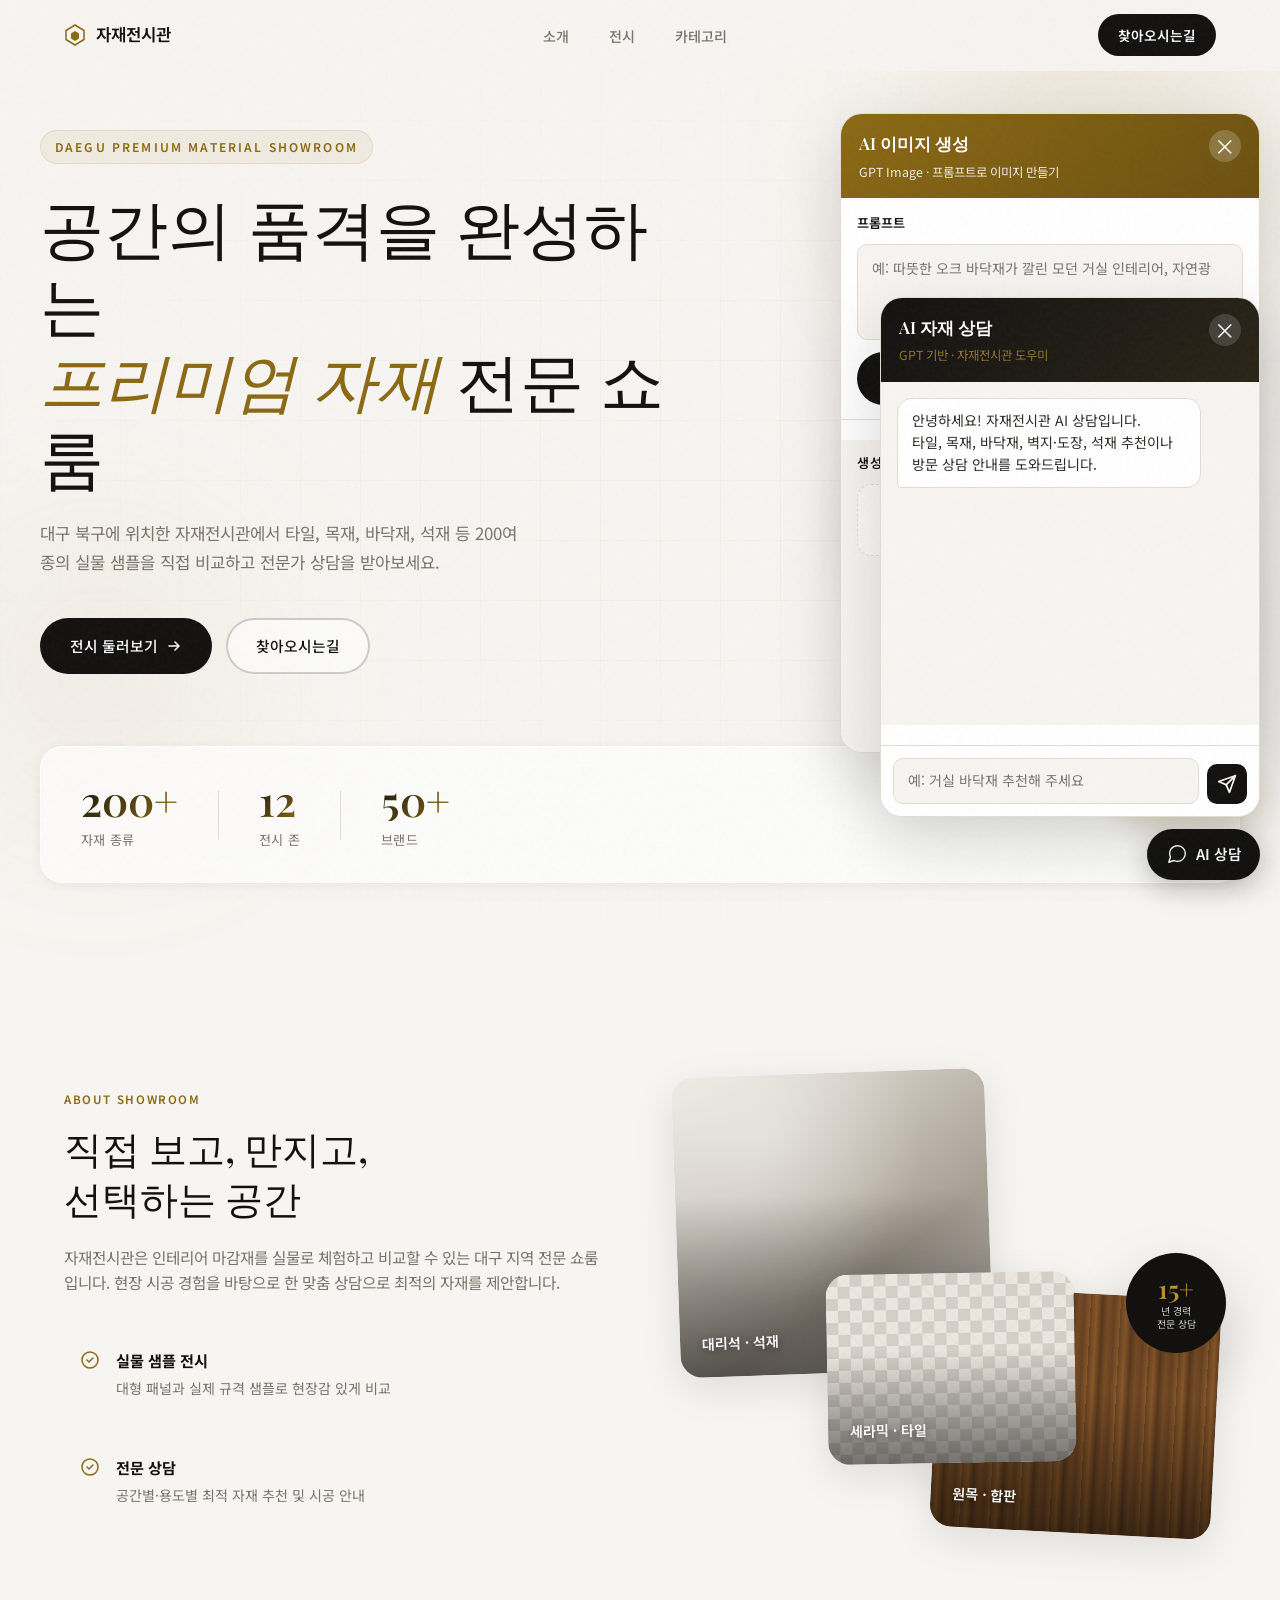
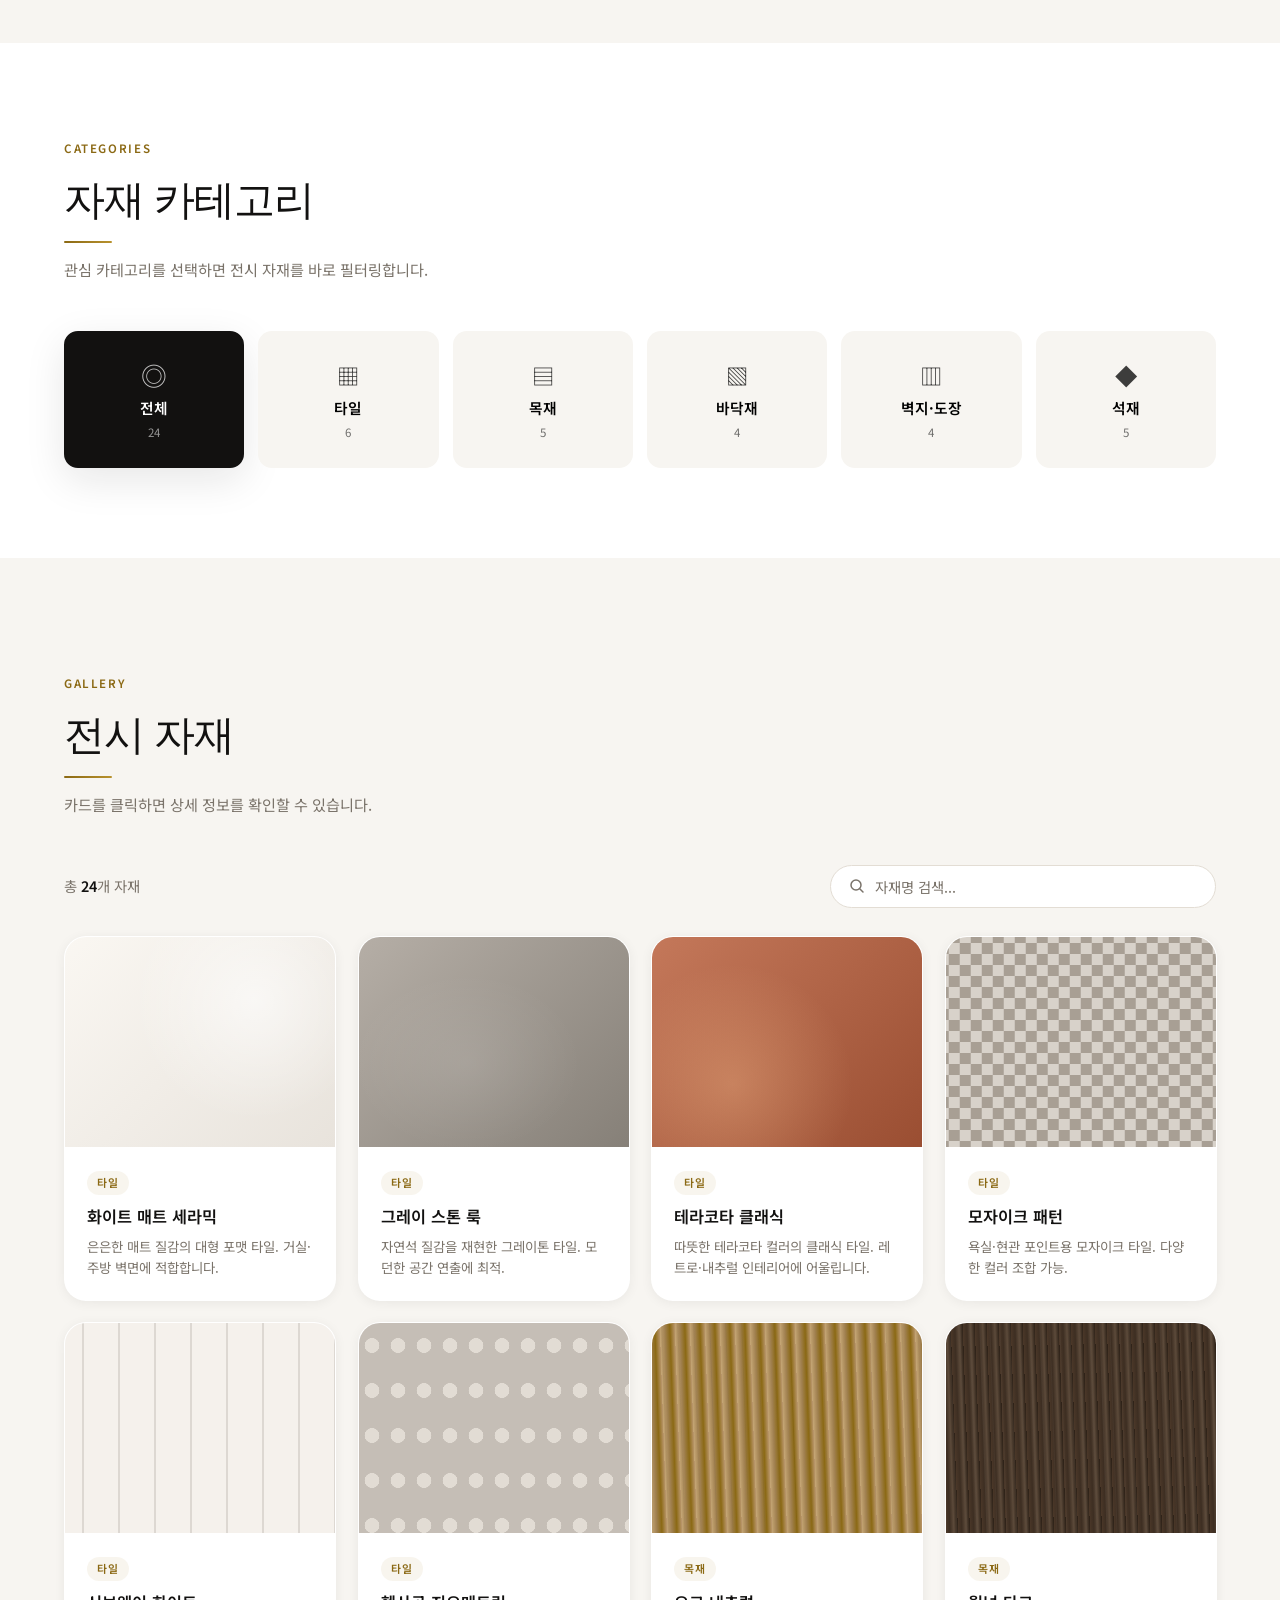
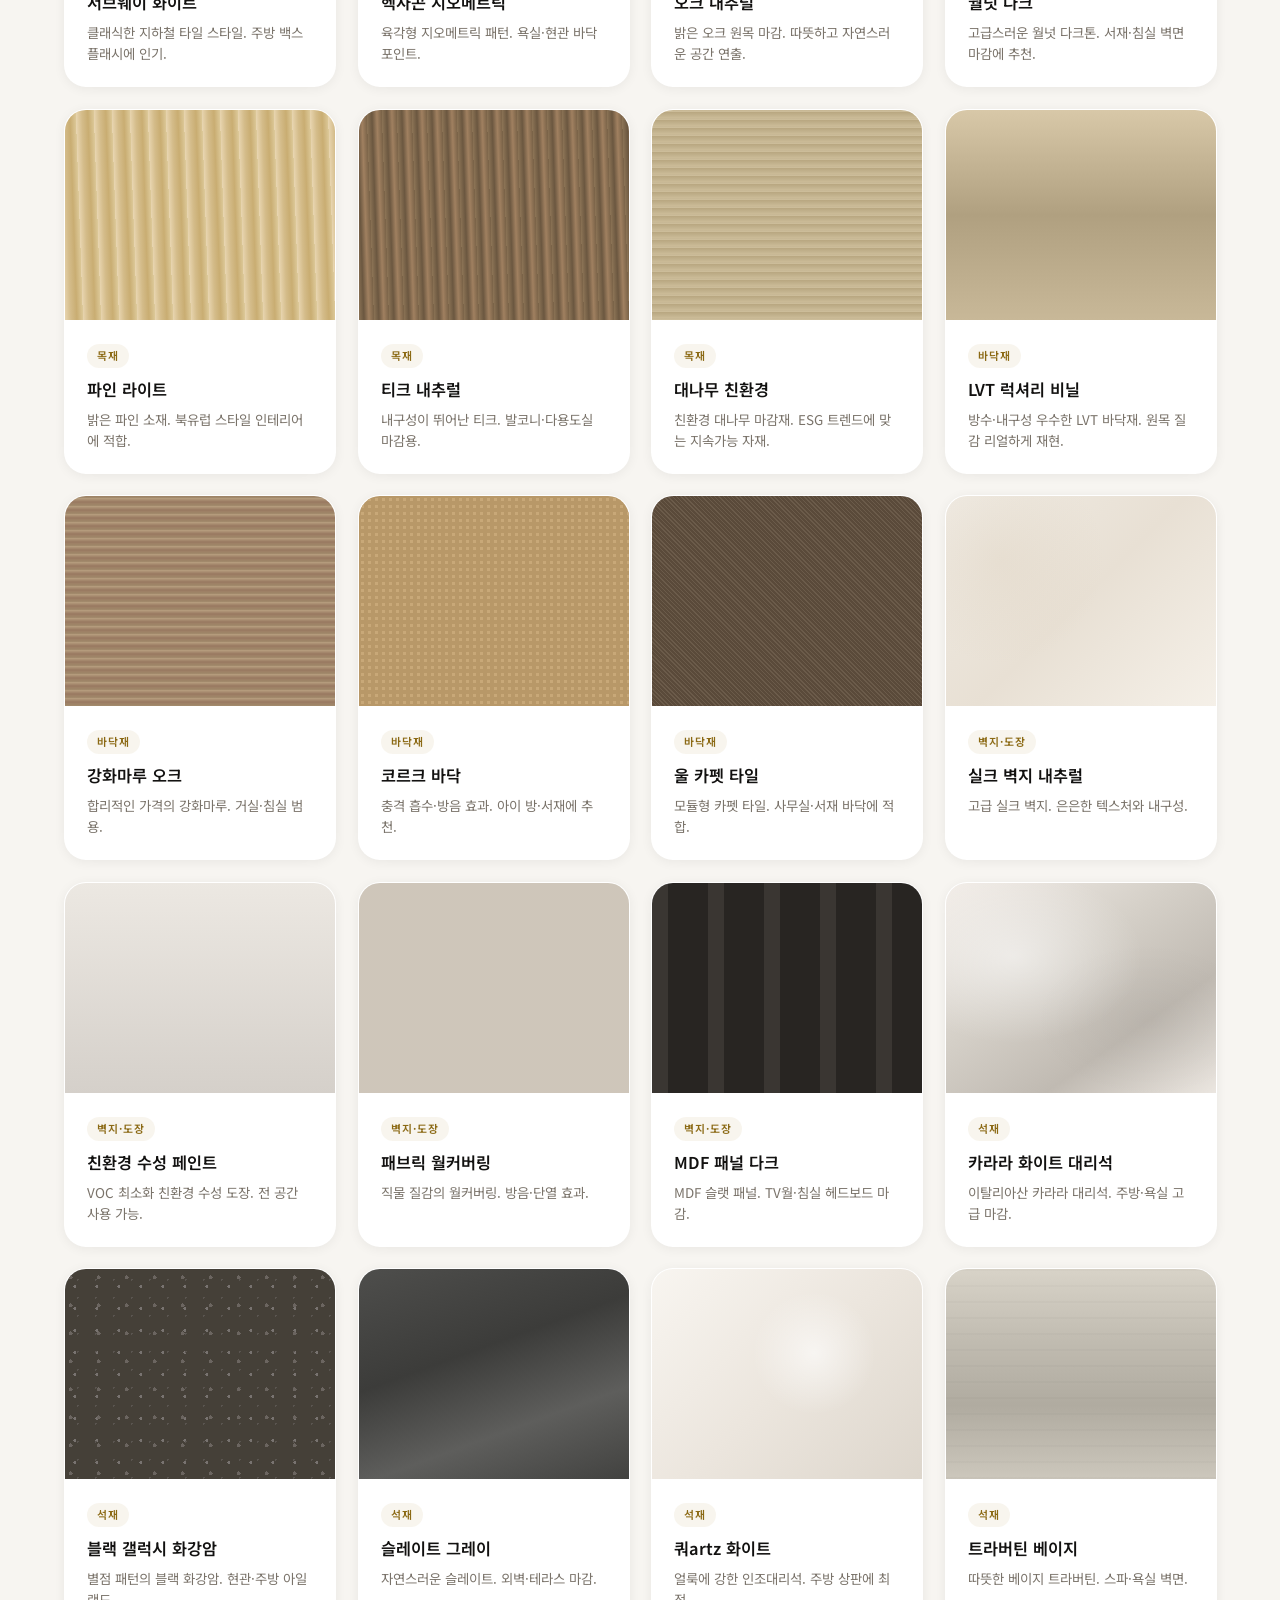
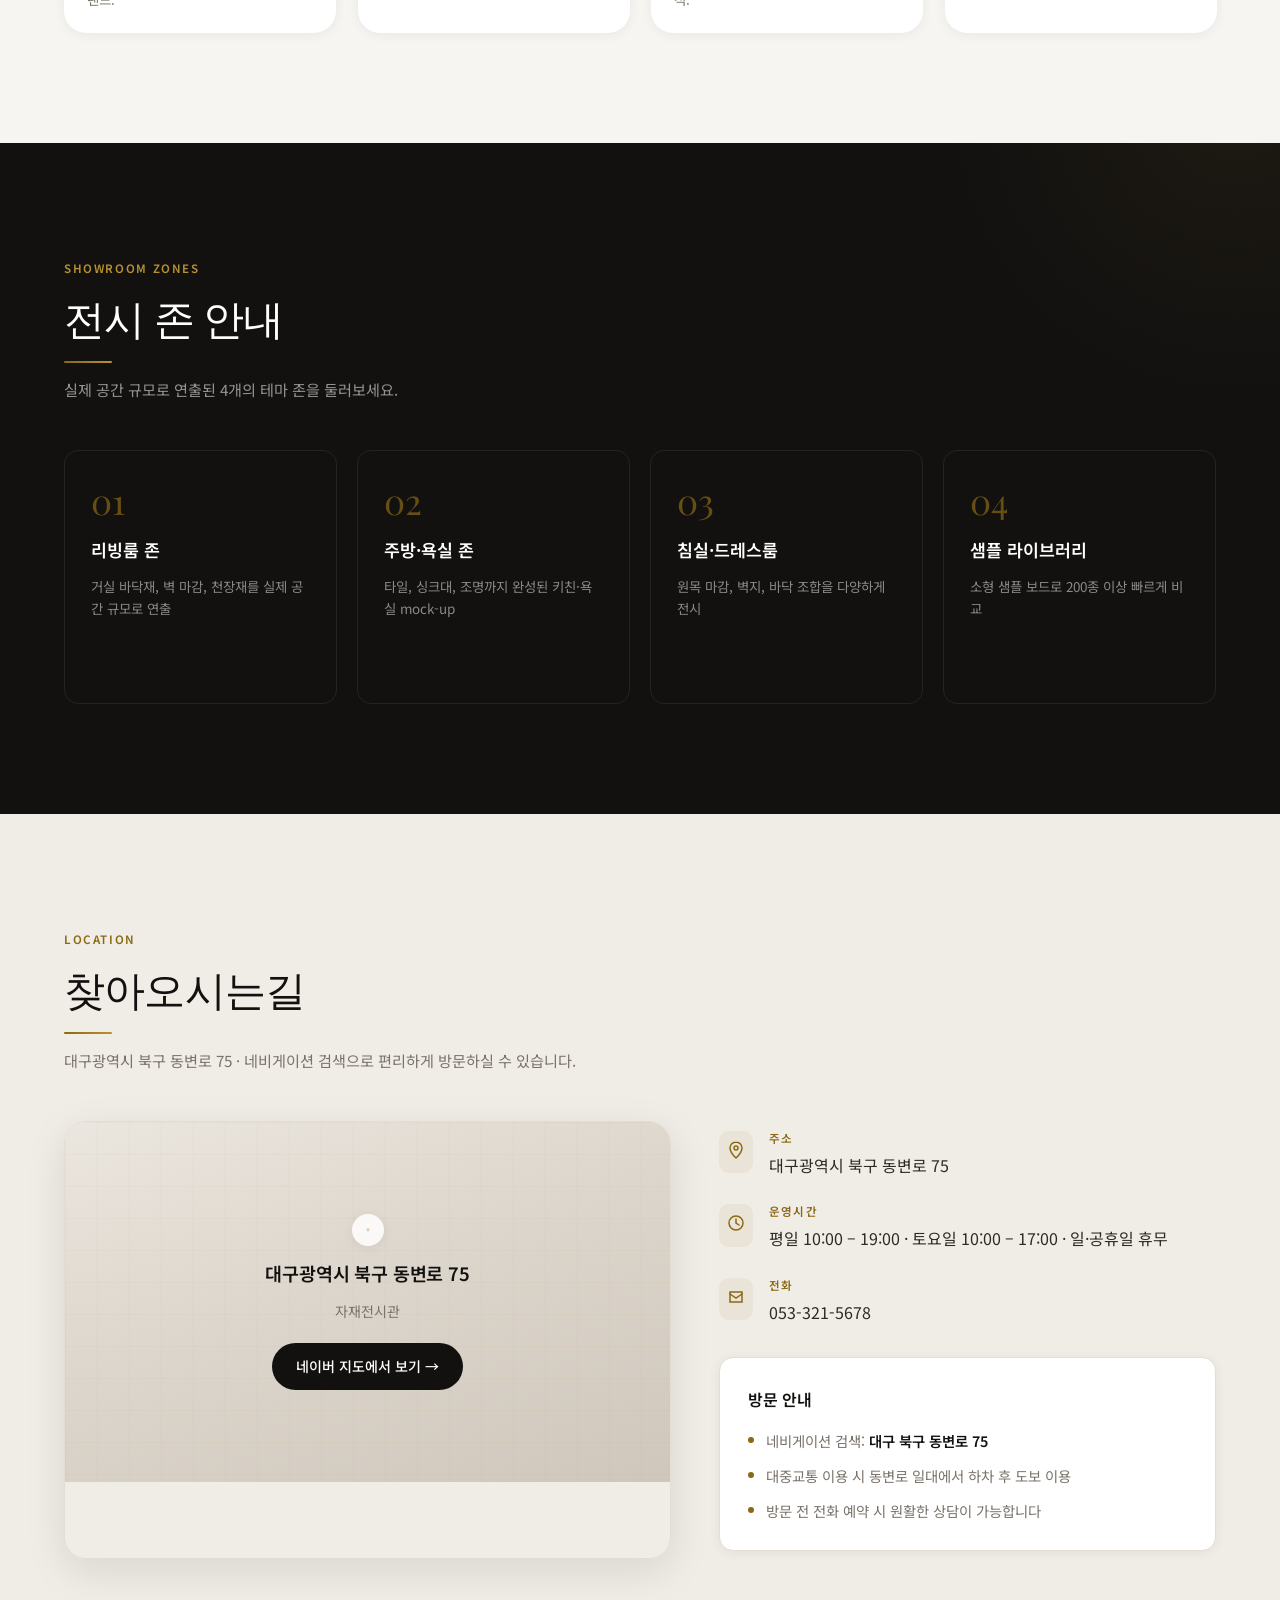
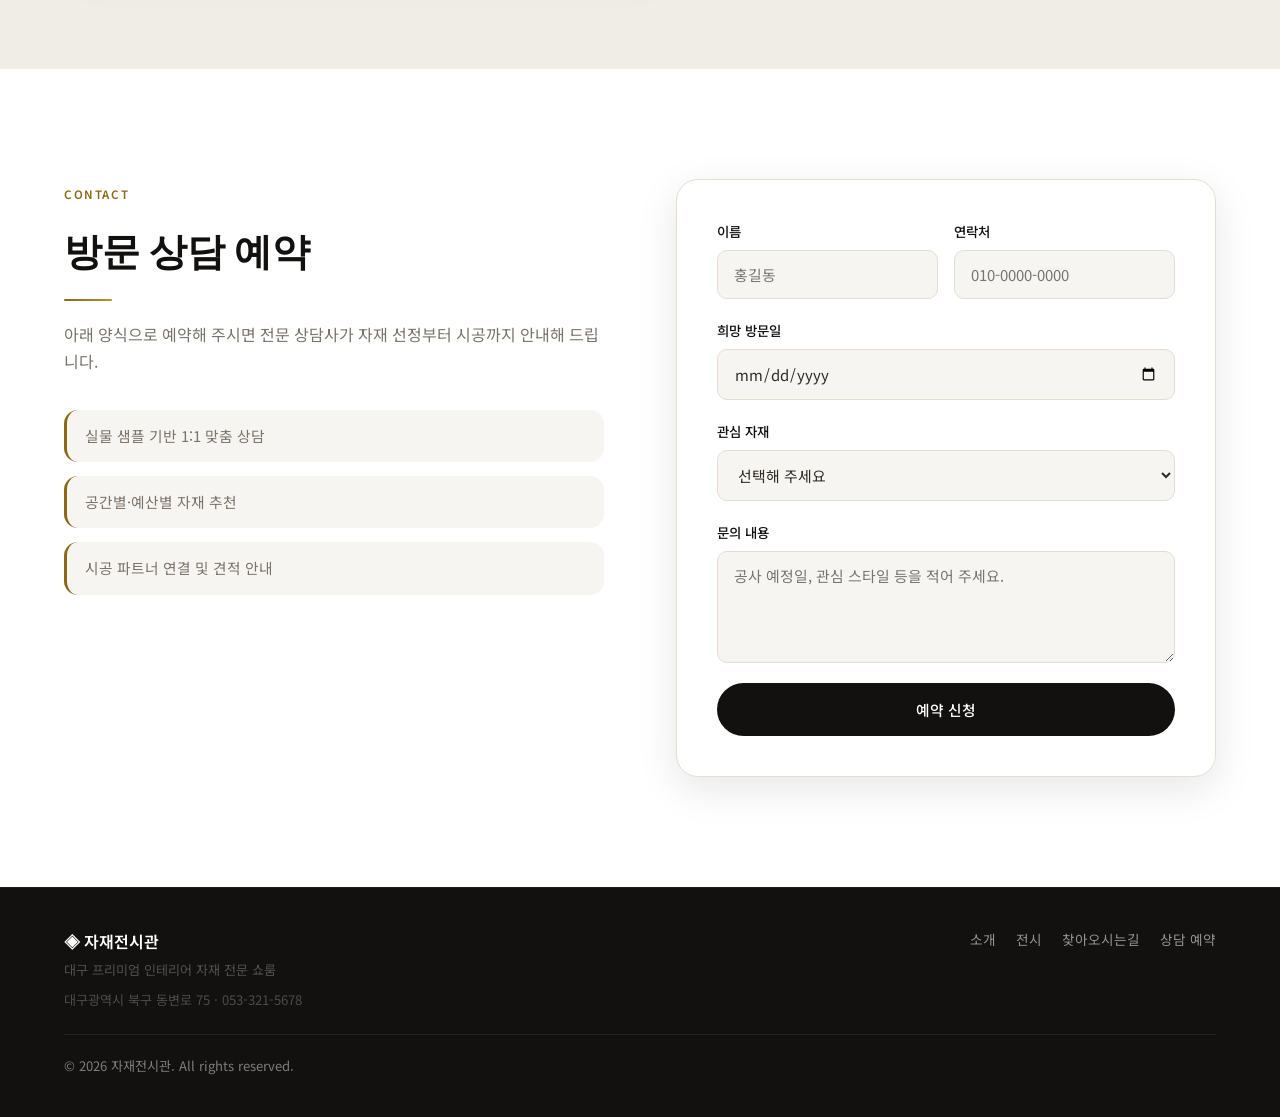
==== commit 79ef332c: "Add GPT image generation bot to the showroom with shared API proxy. Co-authored-by: Cursor <cursorag" ====
--- a/showroom/index.html
+++ b/showroom/index.html
@@ -386,8 +386,62 @@
 
   <div class="toast" id="toast"></div>
 
-  <!-- AI 챗봇 -->
-  <div class="chatbot" id="chatbotWidget">
+  <div class="fab-widgets">
+    <!-- AI 이미지 생성 -->
+    <div class="imagebot" id="imagebotWidget">
+      <button
+        class="imagebot__toggle"
+        id="imagebotToggle"
+        type="button"
+        aria-expanded="false"
+        aria-controls="imagebotPanel"
+        aria-label="AI 이미지 생성 열기"
+      >
+        <span class="imagebot__toggle-icon" aria-hidden="true">
+          <svg width="22" height="22" viewBox="0 0 24 24" fill="none">
+            <rect x="3" y="5" width="18" height="14" rx="2" stroke="currentColor" stroke-width="1.5"/>
+            <circle cx="8.5" cy="10" r="1.5" fill="currentColor"/>
+            <path d="M21 16l-5.5-5.5a1.5 1.5 0 00-2.12 0L3 21" stroke="currentColor" stroke-width="1.5" stroke-linecap="round"/>
+          </svg>
+        </span>
+        <span class="imagebot__toggle-label">이미지 생성</span>
+      </button>
+
+      <div class="imagebot__panel" id="imagebotPanel" hidden role="dialog" aria-labelledby="imagebotTitle">
+        <header class="imagebot__header">
+          <div>
+            <h2 class="imagebot__title" id="imagebotTitle">AI 이미지 생성</h2>
+            <p class="imagebot__subtitle">GPT Image · 프롬프트로 이미지 만들기</p>
+          </div>
+          <button class="imagebot__close" id="imagebotClose" type="button" aria-label="이미지 생성 닫기">&times;</button>
+        </header>
+
+        <form class="imagebot__form" id="imagebotForm">
+          <label class="imagebot__label" for="imagebotInput">프롬프트</label>
+          <textarea
+            id="imagebotInput"
+            rows="3"
+            placeholder="예: 따뜻한 오크 바닥재가 깔린 모던 거실 인테리어, 자연광"
+            autocomplete="off"
+            required
+          ></textarea>
+          <button class="btn btn-primary btn-full imagebot__generate" id="imagebotGenerate" type="submit">
+            이미지 생성
+          </button>
+        </form>
+
+        <p class="imagebot__status" id="imagebotStatus" aria-live="polite"></p>
+
+        <div class="imagebot__gallery-wrap">
+          <h3 class="imagebot__gallery-title">생성된 이미지</h3>
+          <p class="imagebot__empty" id="imagebotEmpty">아직 생성된 이미지가 없습니다.</p>
+          <div class="imagebot__gallery" id="imagebotGallery"></div>
+        </div>
+      </div>
+    </div>
+
+    <!-- AI 챗봇 -->
+    <div class="chatbot" id="chatbotWidget">
     <button
       class="chatbot__toggle"
       id="chatbotToggle"
@@ -436,5 +490,6 @@
 
   <script src="script.js"></script>
   <script src="chatbot.js"></script>
+  <script src="imagebot.js"></script>
 </body>
 </html>
--- a/showroom/styles.css
+++ b/showroom/styles.css
@@ -1858,6 +1858,18 @@
   }
 }
 
+/* ===== Floating widgets ===== */
+.fab-widgets {
+  position: fixed;
+  right: 1.25rem;
+  bottom: 1.25rem;
+  z-index: 250;
+  display: flex;
+  flex-direction: column;
+  align-items: flex-end;
+  gap: 0.75rem;
+}
+
 /* ===== Chatbot ===== */
 .visually-hidden {
   position: absolute;
@@ -1872,10 +1884,7 @@
 }
 
 .chatbot {
-  position: fixed;
-  right: 1.25rem;
-  bottom: 1.25rem;
-  z-index: 250;
+  position: relative;
   font-family: var(--font-sans);
 }
 
@@ -2105,7 +2114,7 @@
 }
 
 @media (max-width: 480px) {
-  .chatbot {
+  .fab-widgets {
     right: 0.75rem;
     bottom: 0.75rem;
   }
@@ -2127,3 +2136,245 @@
     border-radius: 50%;
   }
 }
+
+/* ===== Image bot ===== */
+.imagebot {
+  position: relative;
+  font-family: var(--font-sans);
+}
+
+.imagebot__toggle {
+  display: flex;
+  align-items: center;
+  gap: 0.5rem;
+  padding: 0.85rem 1.15rem;
+  border: 0;
+  border-radius: 50px;
+  background: var(--color-accent);
+  color: #fff;
+  font: inherit;
+  font-weight: 600;
+  font-size: 0.92rem;
+  cursor: pointer;
+  box-shadow: 0 8px 28px var(--color-accent-glow);
+  transition: transform var(--transition), background var(--transition), opacity var(--transition);
+}
+
+.imagebot__toggle:hover {
+  background: var(--color-accent-light);
+  transform: translateY(-2px);
+}
+
+.imagebot__toggle.is-hidden {
+  opacity: 0;
+  pointer-events: none;
+  transform: scale(0.9);
+}
+
+.imagebot__toggle-icon {
+  display: flex;
+  line-height: 1;
+}
+
+.imagebot__panel {
+  position: absolute;
+  right: 0;
+  bottom: calc(100% + 0.75rem);
+  width: min(420px, calc(100vw - 2.5rem));
+  height: min(640px, calc(100vh - 6rem));
+  display: flex;
+  flex-direction: column;
+  background: var(--color-surface);
+  border: 1px solid var(--color-border);
+  border-radius: var(--radius-lg);
+  box-shadow: var(--shadow-lg);
+  overflow: hidden;
+}
+
+.imagebot__header {
+  display: flex;
+  align-items: flex-start;
+  justify-content: space-between;
+  gap: 0.75rem;
+  padding: 1rem 1.1rem;
+  background: linear-gradient(135deg, var(--color-accent) 0%, #6b5010 100%);
+  color: #fff;
+}
+
+.imagebot__title {
+  margin: 0;
+  font-family: var(--font-serif);
+  font-size: 1.05rem;
+  font-weight: 600;
+}
+
+.imagebot__subtitle {
+  margin: 0.25rem 0 0;
+  font-size: 0.78rem;
+  opacity: 0.9;
+}
+
+.imagebot__close {
+  flex-shrink: 0;
+  width: 2rem;
+  height: 2rem;
+  border: 0;
+  border-radius: 50%;
+  background: rgba(255, 255, 255, 0.2);
+  color: #fff;
+  font-size: 1.35rem;
+  line-height: 1;
+  cursor: pointer;
+  transition: background var(--transition);
+}
+
+.imagebot__close:hover {
+  background: rgba(255, 255, 255, 0.32);
+}
+
+.imagebot__form {
+  display: flex;
+  flex-direction: column;
+  gap: 0.65rem;
+  padding: 0.85rem 1rem;
+  border-bottom: 1px solid var(--color-border);
+  background: var(--color-surface);
+}
+
+.imagebot__label {
+  font-size: 0.82rem;
+  font-weight: 600;
+  color: var(--color-dark);
+}
+
+.imagebot__form textarea {
+  min-height: 5rem;
+  padding: 0.75rem 0.85rem;
+  border: 1px solid var(--color-border);
+  border-radius: 10px;
+  font: inherit;
+  font-size: 0.88rem;
+  resize: vertical;
+  outline: none;
+  background: var(--color-bg);
+  color: var(--color-text);
+}
+
+.imagebot__form textarea:focus {
+  border-color: var(--color-accent);
+  box-shadow: 0 0 0 3px var(--color-accent-glow);
+}
+
+.imagebot__generate {
+  margin-top: 0.15rem;
+}
+
+.imagebot__status {
+  min-height: 1.25rem;
+  margin: 0;
+  padding: 0.5rem 1rem 0;
+  font-size: 0.75rem;
+  color: var(--color-muted);
+}
+
+.imagebot__gallery-wrap {
+  flex: 1;
+  min-height: 0;
+  display: flex;
+  flex-direction: column;
+  padding: 0.75rem 1rem 1rem;
+  background: var(--color-bg);
+}
+
+.imagebot__gallery-title {
+  margin: 0 0 0.65rem;
+  font-size: 0.82rem;
+  font-weight: 600;
+  color: var(--color-dark);
+  letter-spacing: 0.04em;
+  text-transform: uppercase;
+}
+
+.imagebot__empty {
+  margin: 0 0 0.75rem;
+  font-size: 0.84rem;
+  color: var(--color-muted);
+  text-align: center;
+  padding: 1.5rem 0.5rem;
+  border: 1px dashed var(--color-border);
+  border-radius: var(--radius);
+  background: rgba(255, 255, 255, 0.5);
+}
+
+.imagebot__empty[hidden] {
+  display: none;
+}
+
+.imagebot__gallery {
+  flex: 1;
+  overflow-y: auto;
+  display: flex;
+  flex-direction: column;
+  gap: 0.85rem;
+}
+
+.imagebot-card {
+  background: var(--color-surface);
+  border: 1px solid var(--color-border);
+  border-radius: var(--radius);
+  overflow: hidden;
+  box-shadow: var(--shadow-sm);
+}
+
+.imagebot-card img {
+  width: 100%;
+  display: block;
+  aspect-ratio: 1 / 1;
+  object-fit: cover;
+  background: var(--color-section-alt);
+}
+
+.imagebot-card__body {
+  padding: 0.75rem 0.85rem 0.85rem;
+}
+
+.imagebot-card__prompt {
+  margin: 0 0 0.55rem;
+  font-size: 0.82rem;
+  line-height: 1.5;
+  color: var(--color-muted);
+  display: -webkit-box;
+  -webkit-line-clamp: 3;
+  -webkit-box-orient: vertical;
+  overflow: hidden;
+}
+
+.imagebot-card__download {
+  display: inline-flex;
+  font-size: 0.78rem;
+  font-weight: 600;
+  color: var(--color-accent);
+}
+
+.imagebot-card__download:hover {
+  color: var(--color-accent-light);
+}
+
+@media (max-width: 480px) {
+  .imagebot__panel {
+    width: calc(100vw - 1.5rem);
+    height: min(75vh, 560px);
+  }
+
+  .imagebot__toggle-label {
+    display: none;
+  }
+
+  .imagebot__toggle {
+    width: 3.25rem;
+    height: 3.25rem;
+    padding: 0;
+    justify-content: center;
+    border-radius: 50%;
+  }
+}
